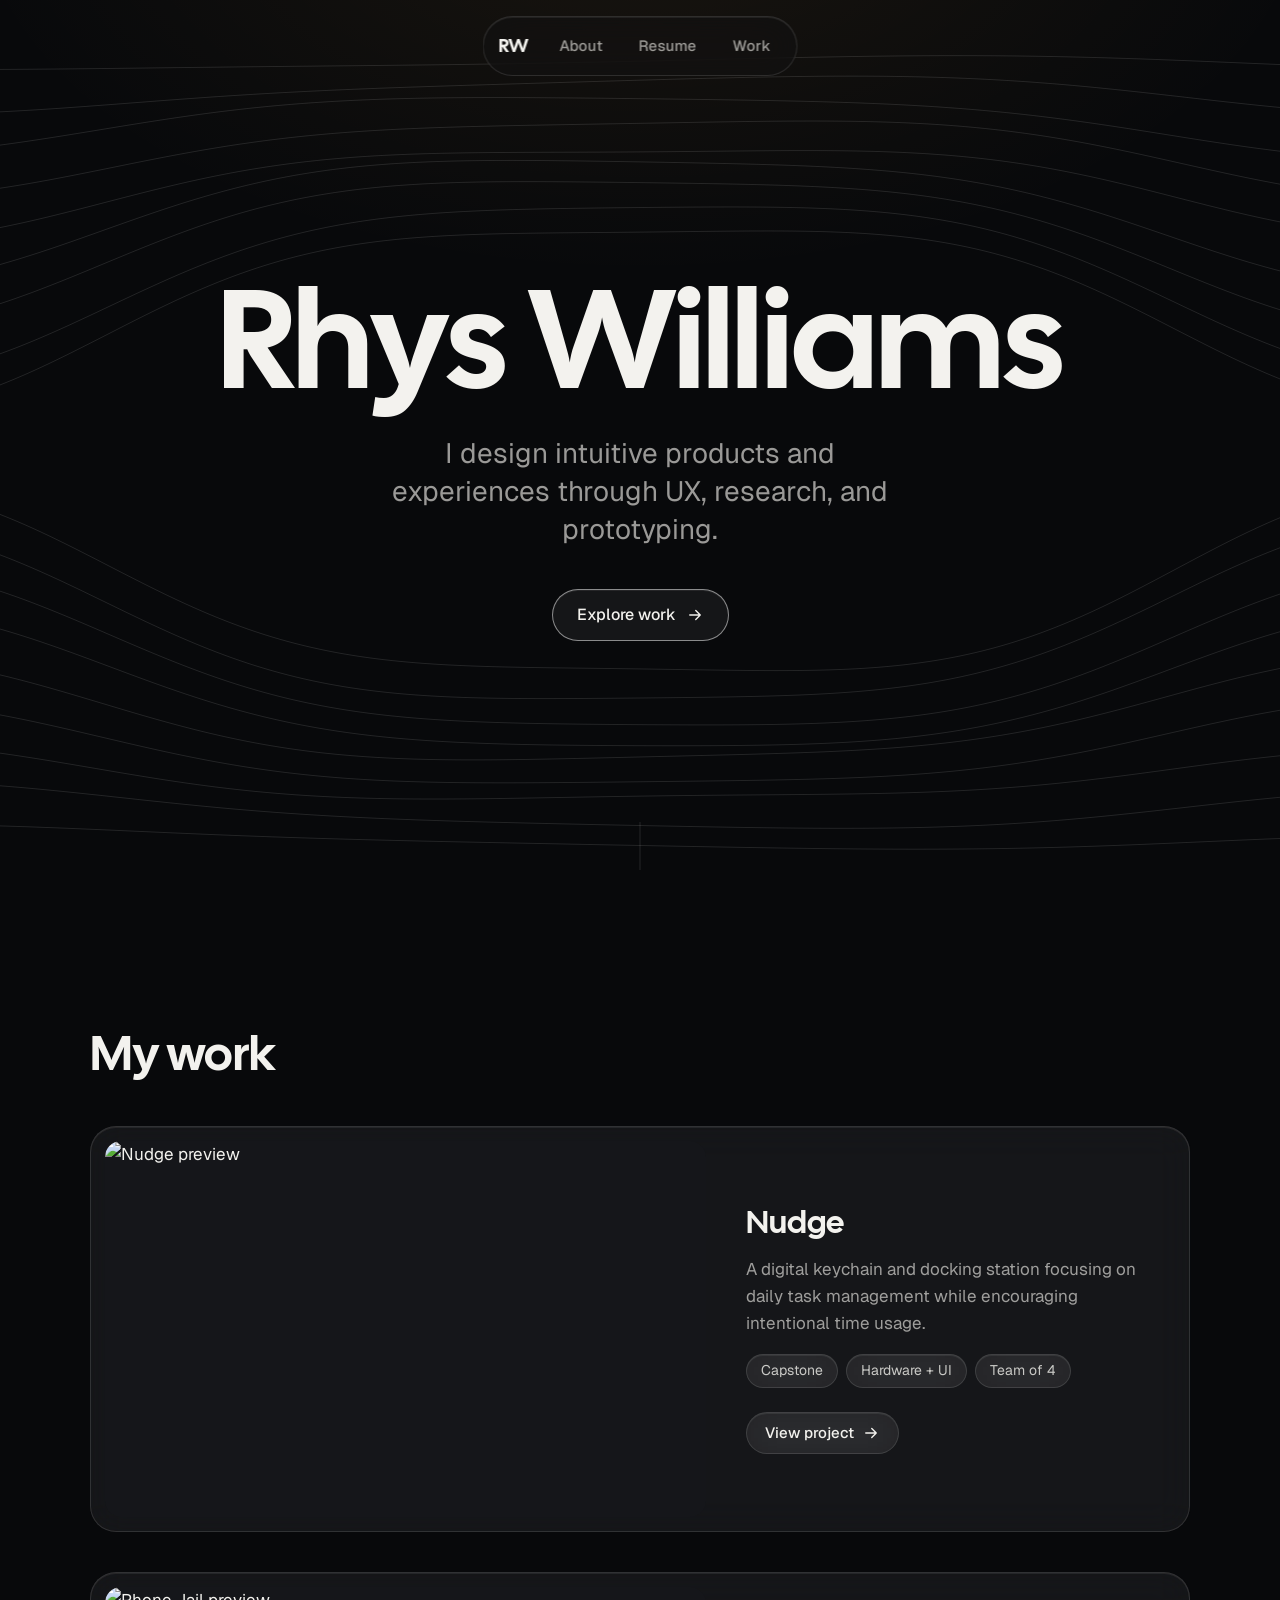
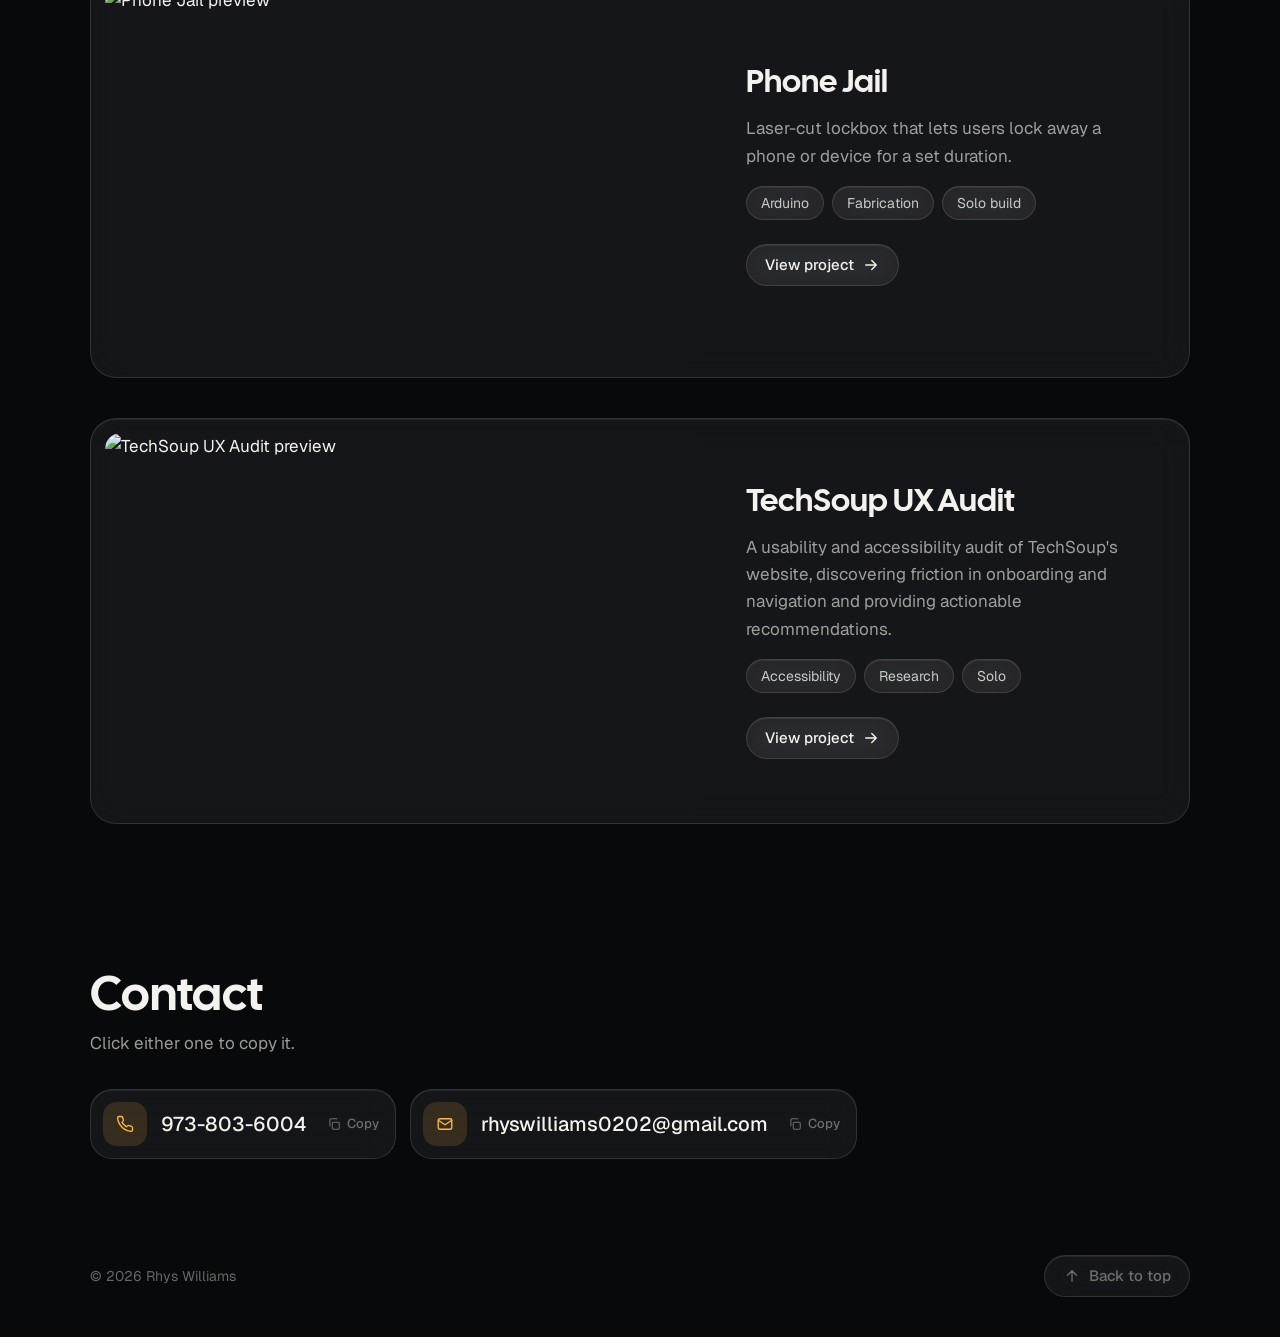
==== index.html @ bc756734 "Add files via upload" ====
<!doctype html>
<html lang="en">
<head>
<meta charset="utf-8">
<meta name="viewport" content="width=device-width, initial-scale=1">
<title>Rhys Williams</title>
<meta name="description" content="Rhys Williams. I design intuitive products and experiences through UX, research, and prototyping.">
<meta name="theme-color" content="#08090B">
<link rel="preconnect" href="https://fonts.googleapis.com">
<link rel="preconnect" href="https://fonts.gstatic.com" crossorigin>
<link href="https://fonts.googleapis.com/css2?family=Cal+Sans&family=Geist:wght@400;500;600&display=swap" rel="stylesheet">
<style>
/* =========================================================
   TOKENS  (change --accent to change the hover / string color)
   ========================================================= */
:root{
  --bg:#08090B;
  --text:#F3F2EE;
  --body-text:rgba(243,242,238,.80);
  --muted:rgba(243,242,238,.62);
  --faint:rgba(243,242,238,.40);
  --line:rgba(255,255,255,.12);
  --accent:#FFB547;
  --accent-rgb:255,181,71;
  --high:#FF7A66;
  --pad:clamp(20px,7vw,128px);
  --max:1184px;
  --ease:cubic-bezier(.22,1,.36,1);
  --spring:cubic-bezier(.34,1.56,.64,1);
  --display:'Cal Sans','Geist',system-ui,sans-serif;
  --body:'Geist',system-ui,-apple-system,'Segoe UI',Roboto,sans-serif;
}
*{box-sizing:border-box;margin:0;padding:0}
html{scroll-behavior:smooth;-webkit-text-size-adjust:100%}
body{
  background:
    radial-gradient(1100px 620px at 50% -12%, rgba(var(--accent-rgb),.07), transparent 62%),
    var(--bg);
  background-attachment:fixed;
  color:var(--text);font-family:var(--body);font-size:17px;line-height:1.6;
  -webkit-font-smoothing:antialiased;overflow-x:hidden;min-height:100vh;
}
img{display:block;max-width:100%}
a{color:inherit;text-decoration:none}
button{font:inherit;color:inherit;background:none;border:0;cursor:pointer;text-align:inherit}
ul,ol{list-style:none}
::selection{background:rgba(var(--accent-rgb),.35)}
:focus-visible{outline:2px solid var(--accent);outline-offset:3px;border-radius:10px}
.ico{width:18px;height:18px;flex:none}

/* =========================================================
   FROSTED GLASS  (applied to every button + interactive part)
   ========================================================= */
.glass{
  position:relative;isolation:isolate;
  background:rgba(255,255,255,.055);
  border:1px solid rgba(255,255,255,.12);
  -webkit-backdrop-filter:blur(18px) saturate(150%);
  backdrop-filter:blur(18px) saturate(150%);
  box-shadow:inset 0 1px 0 rgba(255,255,255,.07);
  transition:background .3s, border-color .3s, transform .45s var(--spring), color .25s, box-shadow .3s;
}
/* light that follows the mouse across glass */
.glass::before{
  content:"";position:absolute;inset:0;border-radius:inherit;z-index:-1;pointer-events:none;
  background:radial-gradient(240px circle at var(--mx,50%) var(--my,50%), rgba(255,255,255,.13), transparent 62%);
  opacity:0;transition:opacity .35s;
}
.glass:hover::before{opacity:1}
.glass:hover{border-color:rgba(255,255,255,.24)}

/* =========================================================
   NAV
   ========================================================= */
.nav{
  position:fixed;top:16px;left:50%;transform:translateX(-50%);z-index:50;
  height:60px;border-radius:30px;display:flex;align-items:center;gap:2px;padding:0 8px;
  background:rgba(18,19,22,.45);
}
.nav:hover{transform:translateX(-50%)}
.nav-logo{font-family:var(--display);font-size:19px;letter-spacing:.01em;width:44px;height:44px;border-radius:22px;display:grid;place-items:center;margin-right:4px;transition:color .25s, background .25s}
.nav-logo:hover{color:var(--accent);background:rgba(255,255,255,.08)}
.nav-links{position:relative;display:flex}
.nav-link{position:relative;z-index:1;height:44px;padding:0 18px;border-radius:22px;display:flex;align-items:center;font-size:15px;font-weight:500;color:var(--muted);transition:color .25s}
.nav-link:hover,.nav-link.is-active{color:var(--text)}
.nav-ind{position:absolute;top:0;left:0;height:44px;width:0;border-radius:22px;background:rgba(255,255,255,.1);border:1px solid rgba(255,255,255,.14);opacity:0;pointer-events:none;
  transition:transform .5s var(--spring), width .5s var(--spring), opacity .25s}
.nav-progress{position:absolute;left:26px;right:26px;bottom:4px;height:2px;border-radius:2px;background:var(--accent);transform-origin:left;transform:scaleX(var(--p,0));opacity:var(--po,0);transition:opacity .3s}

/* =========================================================
   BUTTONS
   ========================================================= */
.btn{display:inline-flex;align-items:center;gap:10px;height:52px;padding:0 24px;border-radius:26px;font-size:16px;font-weight:500;white-space:nowrap}
.btn:hover{background:rgba(255,255,255,.1)}
.btn:active{transform:scale(.97)}
.btn-sm{height:42px;padding:0 18px;font-size:15px;border-radius:21px;gap:8px}
.btn-solid{border-color:rgba(255,255,255,.5)}
.btn-solid:hover,.next:hover .btn-solid{background:var(--text);color:#0A0A0B;border-color:var(--text)}
.ico-arrow{transition:transform .45s var(--spring)}
.btn:hover .ico-arrow,.card:hover .ico-arrow,.next:hover .ico-arrow{transform:translateX(4px)}
.ico-back{transition:transform .45s var(--spring)}
.btn:hover .ico-back{transform:translateX(-4px)}
.btn-row{display:flex;flex-wrap:wrap;gap:12px}

.chips{display:flex;flex-wrap:wrap;gap:8px}
.chip{display:inline-flex;align-items:center;gap:8px;height:34px;padding:0 14px;border-radius:17px;font-size:14px;color:var(--body-text)}
.chip:hover{transform:translateY(-2px);color:var(--text)}
.chip .dot{width:7px;height:7px;border-radius:50%;background:var(--accent)}
.chip.high .dot{background:var(--high)}

/* =========================================================
   LAYOUT
   ========================================================= */
#app.enter{animation:enter .6s var(--ease)}
@keyframes enter{from{opacity:0;transform:translateY(14px)}to{opacity:1;transform:none}}
.wrap{width:100%;max-width:calc(var(--max) + var(--pad) * 2);margin:0 auto;padding:0 var(--pad)}
.section{padding-top:128px}
.h2{font-family:var(--display);font-weight:400;font-size:clamp(36px,4.4vw,48px);line-height:1.05}
#projects,#contact{scroll-margin-top:100px}
.page-top{padding-top:148px}
.page-title{font-family:var(--display);font-weight:400;font-size:clamp(56px,8vw,96px);line-height:.95;outline:none}

/* =========================================================
   HERO
   ========================================================= */
.hero{position:relative;min-height:100vh;min-height:100svh;display:grid;place-items:center;text-align:center;padding:120px var(--pad) 110px;overflow:hidden}
.hero canvas{position:absolute;inset:0;width:100%;height:100%;pointer-events:none}
.hero-inner{position:relative;z-index:1;display:flex;flex-direction:column;align-items:center}
.name{font-family:var(--display);font-weight:400;font-size:clamp(46px,11vw,140px);line-height:1;letter-spacing:-.005em;outline:none;cursor:default;user-select:none;-webkit-user-select:none}
.name .w{display:inline-block;white-space:nowrap}
.name .ch{
  display:inline-block;will-change:transform;
  transform:translateY(calc(var(--f,0) * -.1em)) scale(calc(1 + var(--f,0) * .2));
  color:var(--text);
  color:color-mix(in oklab, var(--accent) calc(var(--f,0) * 100%), var(--text));
  transition:transform .55s var(--spring), color .35s ease;
}
.name .ci{display:inline-block;animation:rise .9s var(--ease) both;animation-delay:calc(var(--i) * 45ms + 250ms)}
.name .ci.ready{animation:none}
.name .ci.ready.pop{animation:pop .65s var(--spring)}
@keyframes rise{from{opacity:0;transform:translateY(.4em)}to{opacity:1;transform:none}}
@keyframes pop{0%{transform:none}35%{transform:scale(1.24) translateY(-.07em)}70%{transform:scale(.96)}100%{transform:none}}
.hero-sub{margin-top:26px;max-width:28ch;font-size:clamp(19px,2.3vw,28px);line-height:1.35;color:var(--muted);animation:rise .9s var(--ease) both .85s}
.hero-cta{margin-top:40px;animation:rise .9s var(--ease) both 1s}
.scroll-cue{position:absolute;left:50%;bottom:30px;width:1px;height:48px;transform:translateX(-50%);background:rgba(255,255,255,.12);overflow:hidden}
.scroll-cue span{position:absolute;left:0;top:-40%;width:1px;height:40%;background:var(--text);animation:cue 2.4s var(--ease) infinite 1.6s}
@keyframes cue{to{top:100%}}

/* =========================================================
   WORK CARDS
   ========================================================= */
.work-list{display:grid;gap:40px;margin-top:48px}
.card{display:grid;grid-template-columns:minmax(0,7fr) minmax(0,5fr);gap:40px;align-items:center;padding:14px;border-radius:26px}
.card:hover{transform:translateY(-4px);background:rgba(255,255,255,.075)}
.card-media{border-radius:16px;overflow:hidden;aspect-ratio:16/10;background:#15161A}
.card-media img{width:100%;height:100%;object-fit:cover;transition:transform 1s var(--ease)}
.card:hover .card-media img{transform:scale(1.045)}
.card-body{display:flex;flex-direction:column;align-items:flex-start;gap:16px;padding-right:24px}
.card-title{font-family:var(--display);font-weight:400;font-size:clamp(26px,2.6vw,32px);line-height:1.1;transition:color .3s}
.card:hover .card-title{color:var(--accent)}
.card-desc{color:var(--muted);max-width:42ch}
.card-cta{margin-top:8px}

/* =========================================================
   CONTACT + FOOTER
   ========================================================= */
.contact{padding-top:144px}
.contact-note{margin-top:12px;color:var(--muted)}
.contact-row{display:flex;flex-wrap:wrap;gap:14px;margin-top:32px}
.copy{display:flex;align-items:center;gap:14px;padding:12px 16px 12px 12px;border-radius:22px;font-size:clamp(16px,2vw,20px);font-weight:500;max-width:100%}
.copy:hover{transform:translateY(-3px);background:rgba(255,255,255,.09)}
.copy:active{transform:scale(.98)}
.copy-ico{width:44px;height:44px;border-radius:14px;display:grid;place-items:center;background:rgba(var(--accent-rgb),.14);color:var(--accent);flex:none;transition:transform .45s var(--spring)}
.copy:hover .copy-ico{transform:rotate(-8deg) scale(1.06)}
.copy-val{overflow-wrap:anywhere}
.copy-hint{display:inline-flex;align-items:center;gap:6px;font-size:13px;color:var(--faint);margin-left:6px;transition:color .25s}
.copy-hint .ico{width:14px;height:14px}
.copy:hover .copy-hint{color:var(--text)}
.copy.copied .copy-hint{color:var(--accent)}
.foot{display:flex;justify-content:space-between;align-items:center;gap:16px;padding-top:96px;padding-bottom:40px;color:var(--faint);font-size:14px}

/* =========================================================
   PROJECT PAGE
   ========================================================= */
.proj-head{padding-top:140px}
.proj-title{margin-top:40px;font-family:var(--display);font-weight:400;font-size:clamp(50px,7.5vw,104px);line-height:.95;outline:none}
.proj-sub{margin-top:20px;max-width:44ch;font-size:clamp(18px,2vw,23px);line-height:1.4;color:var(--muted)}
.meta{display:grid;grid-template-columns:repeat(4,minmax(0,1fr));gap:24px;margin-top:48px;padding-top:24px;border-top:1px solid var(--line)}
.meta dt{font-size:14px;color:var(--faint);margin-bottom:6px}
.meta dd{font-size:16px;line-height:1.45}
.cover{margin-top:48px}

.sec{display:grid;grid-template-columns:repeat(12,minmax(0,1fr));column-gap:24px;row-gap:26px;padding-top:120px}
.sec > .sec-title{grid-column:1 / 5;grid-row:1;font-family:var(--display);font-weight:400;font-size:clamp(28px,3vw,38px);line-height:1.1;padding-right:24px}
.sec > .t{grid-column:5 / 13}
.sec > .f{grid-column:1 / 13;margin:18px 0}
.sub{font-family:var(--display);font-weight:400;font-size:22px;line-height:1.25;margin-top:18px}
.sec > .sub:first-of-type{margin-top:0}

.bul{display:grid;gap:14px;max-width:62ch}
.bul li{position:relative;padding-left:28px;color:var(--body-text);transition:color .25s}
.bul li::before{content:"";position:absolute;left:3px;top:.8em;width:10px;height:2px;border-radius:2px;background:var(--accent);transition:width .35s var(--spring)}
.bul li:hover{color:var(--text)}
.bul li:hover::before{width:16px}

.callout{padding:22px 24px;border-radius:18px;max-width:62ch}
.callout:hover{transform:translateY(-2px)}
.callout .lbl{font-size:14px;font-weight:500;color:var(--accent);margin-bottom:6px}
.callout p{color:var(--body-text)}

.finding-head{display:flex;flex-direction:column;gap:12px;margin-top:30px}
.finding-head .sub{margin-top:0}

.fig{margin:0}
.frame{display:block;width:100%;border-radius:18px;overflow:hidden;background:#121317;border:1px solid var(--line);cursor:zoom-in;transition:border-color .3s, transform .6s var(--ease)}
.frame img{width:100%;height:auto;transition:transform 1s var(--ease)}
.frame:hover{border-color:rgba(255,255,255,.26)}
.frame:hover img{transform:scale(1.02)}
.fig figcaption{margin-top:12px;font-size:14px;line-height:1.5;color:var(--faint);max-width:70ch}
.fig figcaption strong{display:block;font-weight:500;font-size:16px;color:var(--text);margin-bottom:2px}
.ph{aspect-ratio:16/9;border-radius:18px;border-style:dashed;display:flex;flex-direction:column;align-items:center;justify-content:center;gap:10px;color:var(--faint);font-size:14px}
.ph .ico{width:28px;height:28px}
.gallery{display:grid;grid-template-columns:repeat(3,minmax(0,1fr));gap:24px}
.gallery .ph{aspect-ratio:4/3}

.steps{display:grid;grid-template-columns:repeat(6,minmax(0,1fr));gap:12px}
.step{display:flex;flex-direction:column;justify-content:space-between;gap:24px;min-height:140px;padding:18px;border-radius:18px;font-size:15px;line-height:1.4;color:var(--body-text)}
.step:hover{transform:translateY(-4px);color:var(--text)}
.step .n{font-family:var(--display);font-size:30px;line-height:1;color:var(--faint);transition:color .3s}
.step:hover .n{color:var(--accent)}

.tiles{display:grid;grid-template-columns:repeat(3,minmax(0,1fr));gap:14px}
.tile{padding:22px;border-radius:18px}
.tile:hover{transform:translateY(-4px)}
.tile h3{font-family:var(--display);font-weight:400;font-size:20px;line-height:1.2;margin-bottom:8px;transition:color .3s}
.tile:hover h3{color:var(--accent)}
.tile p{font-size:15px;line-height:1.5;color:var(--muted)}

.persona{display:grid;grid-template-columns:auto 1fr;gap:18px;padding:24px;border-radius:22px;max-width:62ch}
.persona:hover{transform:translateY(-3px)}
.avatar{width:56px;height:56px;border-radius:50%;display:grid;place-items:center;background:rgba(var(--accent-rgb),.15);color:var(--accent);font-family:var(--display);font-size:20px}
.persona h3{font-family:var(--display);font-weight:400;font-size:22px;line-height:1.2}
.persona p{margin-top:6px;color:var(--body-text);font-size:16px}
.persona .chips{margin-top:14px}

.next-wrap{padding-top:140px}
.next{display:grid;grid-template-columns:minmax(0,5fr) minmax(0,7fr);gap:32px;align-items:center;padding:14px 14px 14px 40px;border-radius:28px}
.next:hover{transform:translateY(-4px);background:rgba(255,255,255,.075)}
.next-kicker{font-size:14px;color:var(--faint)}
.next-title{font-family:var(--display);font-weight:400;font-size:clamp(34px,4vw,52px);line-height:1.02;margin-top:8px;transition:color .3s}
.next:hover .next-title{color:var(--accent)}
.next-text p{margin-top:12px;color:var(--muted);max-width:40ch}
.next-text .btn{margin-top:28px}
.next-media{border-radius:18px;overflow:hidden;aspect-ratio:16/10;background:#15161A}
.next-media img{width:100%;height:100%;object-fit:cover;transition:transform 1s var(--ease)}
.next:hover .next-media img{transform:scale(1.045)}
.back-all{display:flex;justify-content:center;margin-top:24px}

/* =========================================================
   ABOUT + RESUME
   ========================================================= */
.about-grid{display:grid;grid-template-columns:minmax(0,5fr) minmax(0,7fr);gap:56px;align-items:start;margin-top:56px}
.about-grid .frame{aspect-ratio:3/4}
.about-grid .frame img{height:100%;object-fit:cover}
.about-text p{color:var(--body-text);max-width:60ch}
.about-text p + p{margin-top:22px}
.about-text .lead{font-size:clamp(19px,1.8vw,22px);line-height:1.5;color:var(--text)}
.about-text .btn-row{margin-top:40px}
.about-photos{display:grid;grid-template-columns:repeat(2,minmax(0,1fr));gap:24px;margin-top:24px}
.about-photos .frame{aspect-ratio:4/3}
.about-photos .frame img{height:100%;object-fit:cover}

.resume-head{display:flex;flex-wrap:wrap;justify-content:space-between;align-items:flex-end;gap:24px}
.resume-frame{margin-top:40px;border-radius:22px;overflow:hidden;height:min(1100px,calc(100vh - 120px));min-height:520px}
.resume-frame object,.resume-frame iframe{width:100%;height:100%;border:0;display:block;background:#fff}
.resume-empty{height:100%;display:flex;flex-direction:column;align-items:center;justify-content:center;gap:18px;text-align:center;padding:32px;color:var(--muted)}

/* =========================================================
   TOAST, CURSOR LABEL, LIGHTBOX
   ========================================================= */
.toast{position:fixed;left:50%;bottom:28px;z-index:60;display:flex;align-items:center;gap:10px;padding:12px 18px 12px 14px;border-radius:24px;font-size:15px;font-weight:500;
  background:rgba(22,23,26,.6);opacity:0;transform:translate(-50%,24px) scale(.96);pointer-events:none}
.toast.show{opacity:1;transform:translate(-50%,0) scale(1)}
.toast .ico{color:var(--accent)}

.cchip{position:fixed;left:0;top:0;z-index:90;pointer-events:none}
.cchip-in{display:block;padding:9px 16px;border-radius:20px;font-size:13px;font-weight:500;white-space:nowrap;
  background:rgba(20,21,24,.5);border:1px solid rgba(255,255,255,.2);-webkit-backdrop-filter:blur(14px);backdrop-filter:blur(14px);
  transform:translate(14px,14px) scale(.4);opacity:0;transition:opacity .2s, transform .4s var(--spring)}
.cchip.on .cchip-in{opacity:1;transform:translate(14px,14px) scale(1)}

.lb{position:fixed;inset:0;z-index:80;display:grid;place-items:center;padding:5vh 4vw;background:rgba(5,6,8,.74);
  -webkit-backdrop-filter:blur(16px);backdrop-filter:blur(16px);opacity:0;pointer-events:none;transition:opacity .3s}
.lb.open{opacity:1;pointer-events:auto}
.lb img{max-width:100%;max-height:88vh;border-radius:14px;transform:scale(.95);transition:transform .5s var(--spring);cursor:zoom-out}
.lb.open img{transform:none}
.lb-close{position:absolute;top:20px;right:20px;width:48px;height:48px;border-radius:24px;display:grid;place-items:center}
.lb-close:hover{transform:rotate(90deg)}

/* =========================================================
   RESPONSIVE
   ========================================================= */
@media (max-width:980px){
  .steps{grid-template-columns:repeat(3,minmax(0,1fr))}
}
@media (max-width:900px){
  .card{grid-template-columns:1fr;gap:20px}
  .card-body{padding:0 10px 12px}
  .sec{padding-top:88px}
  .sec > *{grid-column:1 / -1 !important}
  .sec > .sec-title{grid-row:auto}
  .meta{grid-template-columns:repeat(2,minmax(0,1fr))}
  .gallery{grid-template-columns:1fr}
  .tiles{grid-template-columns:repeat(2,minmax(0,1fr))}
  .next{grid-template-columns:1fr;padding:14px}
  .next-text{padding:12px 12px 4px;order:2}
  .about-grid{grid-template-columns:1fr;gap:36px}
  .about-grid .frame{max-width:460px}
}
@media (max-width:560px){
  body{font-size:16px}
  .nav{top:12px;height:56px;padding:0 6px}
  .nav-link{padding:0 13px;font-size:14px}
  .tiles{grid-template-columns:1fr}
  .steps{grid-template-columns:repeat(2,minmax(0,1fr))}
  .about-photos{grid-template-columns:1fr}
  .copy-hint span{display:none}
  .foot{flex-direction:column-reverse;align-items:flex-start}
}
@media (prefers-reduced-motion:reduce){
  *,*::before,*::after{animation-duration:.01ms !important;animation-iteration-count:1 !important;transition-duration:.01ms !important;scroll-behavior:auto !important}
  .name .ch{transform:none !important}
  .scroll-cue{display:none}
}
</style>
</head>
<body>

<nav class="nav glass" aria-label="Main">
  <a class="nav-logo" href="#/" aria-label="Home">RW</a>
  <div class="nav-links">
    <span class="nav-ind" aria-hidden="true"></span>
    <a class="nav-link" href="#/about" data-nav="about">About</a>
    <a class="nav-link" href="#/resume" data-nav="resume">Resume</a>
    <a class="nav-link" href="#/work" data-nav="work">Work</a>
  </div>
  <span class="nav-progress" aria-hidden="true"></span>
</nav>

<main id="app"></main>

<div class="toast glass" role="status" aria-live="polite"></div>
<div class="cchip" aria-hidden="true"><span class="cchip-in"></span></div>
<div class="lb" role="dialog" aria-modal="true" aria-label="Image preview">
  <button class="lb-close glass" aria-label="Close image"></button>
  <img alt="">
</div>

<script>
/* =========================================================
   EDIT YOUR CONTENT HERE
   Everything on the site comes from these objects.
   To add an image to an empty slot, paste its URL into src: "".
   ========================================================= */
const CONTACT = {
  phone: "973-803-6004",
  email: "rhyswilliams0202@gmail.com"
};

const RESUME_URL = "resume.pdf"; // put resume.pdf in the same folder as this file

const IMG = "https://framerusercontent.com/images/";

const ABOUT = {
  paragraphs: [
    "I am a Creative Technology and Design graduate from CU Boulder’s College of Engineering, a multidisciplinary program that combines programming, creative problem-solving, and human-centered design. I have also earned a minor in Data Science and a User Experience certificate, allowing me to create intuitive interfaces backed by data-driven insights.",
    "I am a passionate musician who plays guitar, bass, and piano, and performed in a college band. I also create original music with Logic Pro. Outside of music, I enjoy skiing, hiking, and spending time in nature. When I'm indoors, you'll usually find me immersed in the world of entertainment and media. I'm excited by the opportunity to contribute to an industry that has inspired and influenced me throughout my life."
  ],
  portrait: IMG + "ru203At6ewJU4yygmnEyh0JmSQ.jpeg?scale-down-to=1600",
  photos: [
    IMG + "xcDT7xwAkRwmR4F71ReknJWGhLM.jpeg?scale-down-to=2048",
    IMG + "NoUMVw4agrIIsrtKIhrTMbGdZR0.jpg?scale-down-to=2048"
  ]
};

const B = {
  bullets: (...items) => ({ type: "bullets", items }),
  sub: text => ({ type: "sub", text }),
  callout: (label, text) => ({ type: "callout", label, text }),
  chips: (...items) => ({ type: "chips", items }),
  image: (src, caption) => ({ type: "image", src, caption }),
  gallery: items => ({ type: "gallery", items }),
  steps: (...items) => ({ type: "steps", items }),
  tiles: items => ({ type: "tiles", items }),
  persona: p => ({ type: "persona", ...p }),
  finding: f => ({ type: "finding", ...f })
};

const PROJECTS = [
  {
    id: "nudge",
    title: "Nudge",
    card: "A digital keychain and docking station focusing on daily task management while encouraging intentional time usage.",
    tags: ["Capstone", "Hardware + UI", "Team of 4"],
    subtitle: "A retro-style keychain and docking station built to help you start tasks and stay grounded.",
    cover: IMG + "kaFW2mczKlk4uU44MVM2RJY90qs.png",
    meta: [["Role", "UX, UI, prototyping, branding"], ["Tools", "Figma, SquareLine Studio, Illustrator"], ["Team", "Four-person product team"], ["Focus", "Task initiation and grounded routines"]],
    sections: [
      { title: "The problem", blocks: [
        B.bullets(
          "A lot of us grab our phones for things that have nothing to do with the phone: reminders, timers, a quick note.",
          "We wanted a physical alternative. Something you set once and carry with you, with no app to open.",
          "We designed it with ADHD and other forms of neurodivergence in mind, where even a short task list can be hard to start.",
          "It started as a smartwatch that also tracked health vitals. After feedback from outside experts, we cut it down to just task structure and focus."
        )
      ]},
      { title: "The journey", blocks: [
        B.sub("Figma, testing, and the first signals"),
        B.bullets(
          "Designed the first screens in Figma. Swapped an old vertical menu for a horizontal nav bar and added a daily intention field to the home screen.",
          "Ran 3 usability tests with people I know who have ADHD or another form of neurodivergence.",
          "Walked each person through the home screen, task list, Pomodoro timer, and breathing exercise one at a time.",
          "Everyone picked up the navigation within a minute or two.",
          "The big takeaway: people wanted more control over the look. Lighter colors, different fonts, a way to make it feel like theirs. That shaped almost everything after."
        ),
        B.image("", "Early prototype screens and the first usability testing loop."),
        B.sub("Moving from mockup to hardware"),
        B.bullets(
          "Rebuilt the interface in SquareLine Studio, which is what actually runs on the ESP32-S3 inside the keychain.",
          "SquareLine works nothing like Figma. A lot of this phase was just getting files to open without crashing.",
          "One bug kept coming back: fonts that were never switched on in the board's config file. It was a one-line fix once I found it.",
          "Next I built the docking station screens: the start-up prompt, daily intention picker, and task list.",
          "Worked side by side in SquareLine with our frontend teammate, using shared naming conventions so we wouldn't overwrite each other."
        ),
        B.callout("Moment", "Getting one test screen to light up on the real hardware, after an email, a SquareLine edit, and a full export and upload, was a really satisfying moment."),
        B.image("", "A test screen lighting up on the physical device after export and upload."),
        B.sub("Testing on the real device"),
        B.bullets(
          "Once the physical buttons worked, I ran a second round of testing on the actual device instead of a Figma click-through.",
          "Wrote a full script and question set so answers could be compared across interviews.",
          "Interviewed 4 more people on the working hardware.",
          "The navigation held up. The visuals didn't. People said it looked like a generic modern gadget: colors that didn't feel intentional, text that was hard to read at a glance, too close to a phone app."
        ),
        B.image("", "Interface references before the second structured hardware test."),
        B.sub("A full retro pivot"),
        B.bullets(
          "Instead of tweaking the old look, we rebranded: a pixelated retro typeface, a new color palette, and every screen redesigned on both the keychain and the dock.",
          "Around the same time, the enclosure got too big to wear on a wrist, so we moved from a watch to something that clips onto a keychain or backpack.",
          "Closer to a Tamagotchi than a smartwatch."
        ),
        B.callout("Key decision", "The second round of testing said the interface still felt generic. We rebuilt the visual identity around a retro pixel look and changed the hardware from a watch to a keychain."),
        B.image("", "The retro direction pulled together the hardware shift and the interface identity.")
      ]},
      { title: "The final product", blocks: [
        B.bullets(
          "Docking station: set a daily intention, plan 3 tasks, jot quick notes, and see your progress.",
          "Keychain: check your intention, get reminders for your 3 tasks, run a Pomodoro timer, and do a guided breathing exercise.",
          "Both share the same retro pixel look.",
          "Both are made to be checked in a few seconds, not scrolled through."
        ),
        B.gallery([
          { src: "", title: "Docking station", caption: "Planning the day before leaving the desk." },
          { src: "", title: "Docked keychain", caption: "The two parts of the system reconnecting." },
          { src: "", title: "Retro identity", caption: "A pixelated interface language that feels specific to Nudge." }
        ])
      ]},
      { title: "Reflection", blocks: [
        B.bullets(
          "A lot of the design came from limits we didn't choose: a board that wouldn't compile, a case that got too bulky, feedback that pointed in different directions.",
          "Worked across Figma, SquareLine Studio, and Illustrator while dealing with real hardware constraints.",
          "The retro pivot is the part I'm proudest of. It came from watching people use an early version and being willing to start over on what wasn't working instead of defending it."
        )
      ]}
    ]
  },
  {
    id: "phonejail",
    title: "Phone Jail",
    card: "Laser-cut lockbox that lets users lock away a phone or device for a set duration.",
    tags: ["Arduino", "Fabrication", "Solo build"],
    subtitle: "A physical lockbox that locks your phone away for a set amount of time.",
    cover: IMG + "iXFmVlq5HVtAXlE4weNfloqzVic.jpeg?scale-down-to=2048",
    meta: [["Role", "UX, product design, 3D modeling"], ["Tools", "Arduino, laser cutting, Onshape"], ["Focus", "Avoiding distractions"]],
    sections: [
      { title: "Summary", blocks: [
        B.bullets(
          "A box that locks your phone away for however long you set.",
          "Put the phone in, type a time on the keypad, and it stays locked until the countdown ends.",
          "Runs on an Arduino with a keypad, an LCD screen, and a servo that works the lock."
        )
      ]},
      { title: "Problem", blocks: [
        B.bullets(
          "Phones are built to keep you checking them: notifications, feeds, algorithms.",
          "Screen time apps try to help, but they're easy to get around.",
          "I wanted something physical that takes the temptation away completely, while still letting you use your phone on purpose when you need it."
        )
      ]},
      { title: "The journey", blocks: [
        B.sub("Concept"),
        B.bullets("The whole idea is that the box enforces focus by physically locking the phone inside. Here's how a session works:"),
        B.steps(
          "Put your phone in the box",
          "Set a timer on the keypad",
          "The servo locks the door",
          "The LCD counts down the time left",
          "LEDs show it's locked",
          "Timer ends, the lock releases"
        ),
        B.sub("Design and planning"),
        B.bullets(
          "Measured every part before designing the box: Arduino, LCD, 4×4 keypad, servo lock, LEDs, and buzzer.",
          "The measurements had to be exact or the keypad and screen wouldn't fit."
        ),
        B.image("", "Enclosure planning and measurements."),
        B.sub("Prototyping"),
        B.bullets(
          "Built the whole circuit on a breadboard before putting anything in the box.",
          "Wired the keypad and LCD to the Arduino.",
          "Wrote the timer logic.",
          "Tested the servo locking and unlocking.",
          "Added the LEDs and buzzer."
        ),
        B.image("", "Breadboard prototype."),
        B.sub("Fabrication and assembly"),
        B.bullets(
          "Laser-cut wood panels for the box.",
          "3D printed a latch that connects to the servo.",
          "Acrylic top so you can still see your phone inside.",
          "Hinges for the door.",
          "Soldered the electronics onto a protoboard and mounted it inside the door."
        ),
        B.image("", "Fabrication and assembly.")
      ]},
      { title: "The final product", blocks: [
        B.bullets(
          "Keypad to set the timer",
          "LCD countdown",
          "Servo-controlled lock",
          "LEDs that show lock status",
          "Buzzer when time's up",
          "Emergency unlock"
        ),
        B.image("", "The finished Phone Jail.")
      ]},
      { title: "Reflection", blocks: [
        B.bullets(
          "Got a lot better at hardware prototyping, embedded programming, and building a physical product.",
          "The wiring took up way more room than I planned. Next time I'd make the box smaller and design around the circuitry from the start.",
          "I'd also add a rechargeable battery so it's actually practical day to day."
        )
      ]}
    ]
  },
  {
    id: "techsoup",
    title: "TechSoup UX Audit",
    card: "A usability and accessibility audit of TechSoup's website, discovering friction in onboarding and navigation and providing actionable recommendations.",
    tags: ["Accessibility", "Research", "Solo"],
    subtitle: "A usability and accessibility audit of TechSoup’s website, surfacing friction in onboarding and navigation with actionable recommendations.",
    cover: IMG + "BFAVSWQZQtxrMtc9xDjshDmZA.png",
    meta: [["Role", "Independent UX auditor"], ["Methods", "Heuristic, accessibility & IA evaluation"], ["Course", "UX Design 2, CU Boulder"], ["Timeline", "Spring 2026"]],
    sections: [
      { title: "Context", blocks: [
        B.bullets(
          "TechSoup gives nonprofits discounted and donated tech, but new visitors often don't know where to start.",
          "I audited the main flow: finding a service and signing up.",
          "Covered usability, accessibility, content, and information architecture.",
          "Two things stood out: accessibility problems that block people completely, and friction in a new visitor's first few minutes."
        )
      ]},
      { title: "Approach", blocks: [
        B.chips("Heuristic evaluation", "WCAG accessibility audit", "Content & visual review", "Persona-driven walkthrough", "Open card sort"),
        B.bullets(
          "I walked through the site as TechSoup's core visitor: someone new to nonprofit work, on a tight budget, who needs the right tech fast.",
          "That made the early journey the priority. If sign-up or the services list is confusing, people leave before they ever see what TechSoup offers."
        )
      ]},
      { title: "Research", blocks: [
        B.persona({
          initials: "JN",
          name: "John Nathanson",
          text: "24-year-old librarian in Boulder. Needs affordable tech, clear guidance, and a sign-up that doesn't slow him down before he knows what TechSoup can offer.",
          goal: "Goal: find discounts quickly",
          pain: "Pain: no clear first step"
        })
      ]},
      { title: "Where visitors actually get stuck", blocks: [
        B.bullets("Four issues mattered most, either because they block people outright or because they hit at the very start of the flow."),
        B.finding({
          title: "Buttons users can’t actually read",
          priority: "high", tag: "Accessibility",
          bullets: [
            "The main call to action, the button most first-time visitors need, is light orange text on white.",
            "It fails WCAG AA's 4.5:1 contrast minimum.",
            "For people with low vision or color blindness, the most important button on the page is the hardest one to see."
          ],
          fix: "Darken the orange, or switch to a color that passes 4.5:1. A small palette change that lets more people use the site.",
          image: { src: IMG + "BJisYwva8LHFjjGxdCk8THSQjdI.png", caption: "Orange subscribe button failing contrast requirements." }
        }),
        B.finding({
          title: "Locked out without a mouse",
          priority: "high", tag: "Accessibility",
          bullets: [
            "Two flows don't work for keyboard-only users at all.",
            "The Learn More links on the All Services page can't be reached with Tab.",
            "The homepage carousel arrows only respond to a mouse.",
            "WCAG requires every interactive element to work from a keyboard."
          ],
          fix: "Make both focusable and usable with Tab and Enter, and add arrow-key support to the carousel."
        }),
        B.finding({
          title: "Asked to commit before seeing the value",
          priority: "medium", tag: "Heuristic evaluation",
          bullets: [
            "Before a new visitor can see any services, they have to make an account, verify nonprofit status, and create a password with five requirements.",
            "People should be able to look around before they're asked to commit."
          ],
          fix: "Move verification to after someone finds the service they actually want.",
          image: { src: IMG + "XksltOC0QmP50GP3v5WrW4MF1kY.png", caption: "Join form appears before service value is clear." }
        }),
        B.finding({
          title: "Too many doors, opened all at once",
          priority: "medium", tag: "User journey",
          bullets: [
            "The services page shows a dense sidebar of categories plus a grid of Most Popular cards, with no filtering step in between.",
            "If you don't already know TechSoup's categories, that's a lot to take in before finding anything useful."
          ],
          fix: "Add a short onboarding step, three or four questions, that narrows the options before showing everything.",
          image: { src: IMG + "RRb1IqAogoQxetAWHXP4ukXNoE.png", caption: "Dense sidebar plus popular cards with no filtering step." }
        })
      ]},
      { title: "Smaller fixes", blocks: [
        B.tiles([
          { title: "One site, two nav bars", text: "Service pages are light mode, everything else is dark mode. It feels like two products stitched together." },
          { title: "Two names, one button", text: "The nav says “Join.” The homepage says “Join TechSoup.” Same action, two labels." },
          { title: "Service summaries run long", text: "Compliance filing cards use three dense paragraphs for what two sentences could say." },
          { title: "No green light on completed fields", text: "Forms flag empty fields in red but never confirm when a field is filled in correctly." },
          { title: "One audience, no side doors", text: "Homepage CTAs assume every visitor is a nonprofit. Donors and volunteers don't get their own way in." },
          { title: "No shortcuts for returning users", text: "Every visit starts from zero. No saved services or recently viewed." }
        ])
      ]},
      { title: "Information Architecture", blocks: [
        B.bullets(
          "Ran an open card sort with two participants: TechSoup's real content, no preset categories.",
          "Both mostly landed on the structure the live site already uses, which is a good sign.",
          "Products and Services read as separate categories, but it wasn't clear which one owns things like software licenses.",
          "Learning content like courses and webinars has no clear home.",
          "AI for Nonprofits didn't fit any category either participant tried."
        ),
        B.image(IMG + "EoPi14H8SFabFxcfX0rQUFuIYs.webp?scale-down-to=2048", "Open card sort sitemap. Products and Services mostly held together, while learning content and AI for Nonprofits resisted easy categorization.")
      ]},
      { title: "Reflection", blocks: [
        B.bullets(
          "TechSoup already has a clear mission and clean, trustworthy design, which is why the accessibility issues should be fixed first.",
          "The biggest friction hits early: signing up before seeing any value, then a wall of services with no clear way in.",
          "Next I'd test these fixes with real first-time nonprofit users completing a request start to finish."
        ),
        B.sub("Next steps"),
        B.bullets(
          "Bring CTA contrast and keyboard access up to WCAG AA",
          "Move membership validation later in the flow",
          "Usability-test the redesigned service-selection flow"
        )
      ]}
    ]
  }
];

/* =========================================================
   HELPERS
   ========================================================= */
const $ = (s, r = document) => r.querySelector(s);
const $$ = (s, r = document) => [...r.querySelectorAll(s)];
const esc = s => String(s ?? "").replace(/[&<>"]/g, c => ({ "&": "&amp;", "<": "&lt;", ">": "&gt;", '"': "&quot;" }[c]));
const FINE = matchMedia("(hover: hover) and (pointer: fine)").matches;
const REDUCE = matchMedia("(prefers-reduced-motion: reduce)").matches;
const clamp = (v, a, b) => Math.min(b, Math.max(a, v));

const ICONS = {
  arrowR: '<path d="M5 12h14M13 6l6 6-6 6"/>',
  arrowL: '<path d="M19 12H5M11 6l-6 6 6 6"/>',
  arrowUp: '<path d="M12 19V5M6 11l6-6 6 6"/>',
  phone: '<path d="M22 16.9v3a2 2 0 0 1-2.2 2 19.8 19.8 0 0 1-8.6-3.1 19.5 19.5 0 0 1-6-6A19.8 19.8 0 0 1 2.1 4.2 2 2 0 0 1 4.1 2h3a2 2 0 0 1 2 1.7c.1.9.4 1.8.7 2.7a2 2 0 0 1-.5 2.1L8 9.8a16 16 0 0 0 6 6l1.3-1.3a2 2 0 0 1 2.1-.4c.9.3 1.8.6 2.7.7a2 2 0 0 1 1.7 2z"/>',
  mail: '<rect x="3" y="5" width="18" height="14" rx="2"/><path d="m3 7 9 6 9-6"/>',
  check: '<path d="M20 6 9 17l-5-5"/>',
  copy: '<rect x="9" y="9" width="12" height="12" rx="2"/><path d="M5 15V5a2 2 0 0 1 2-2h10"/>',
  download: '<path d="M12 3v12M7 10l5 5 5-5M5 21h14"/>',
  external: '<path d="M14 4h6v6M20 4l-9 9M19 14v5a1 1 0 0 1-1 1H5a1 1 0 0 1-1-1V6a1 1 0 0 1 1-1h5"/>',
  image: '<rect x="3" y="4" width="18" height="16" rx="2"/><circle cx="9" cy="10" r="2"/><path d="m21 16-5-5-8 9"/>',
  close: '<path d="M6 6l12 12M18 6 6 18"/>'
};
const ic = (n, cls = "") => `<svg class="ico ${cls}" viewBox="0 0 24 24" fill="none" stroke="currentColor" stroke-width="1.8" stroke-linecap="round" stroke-linejoin="round" aria-hidden="true">${ICONS[n]}</svg>`;

/* =========================================================
   RENDERERS
   ========================================================= */
function figure(b) {
  const cap = (b.caption || b.title)
    ? `<figcaption>${b.title ? `<strong>${esc(b.title)}</strong>` : ""}${esc(b.caption)}</figcaption>` : "";
  if (!b.src) {
    return `<figure class="fig"><div class="ph glass">${ic("image")}<span>Add image here</span></div>${cap}</figure>`;
  }
  const alt = b.alt || b.title || b.caption || "";
  return `<figure class="fig"><button class="frame" data-zoom="${esc(b.src)}" data-cursor="Expand" aria-label="Expand image${alt ? ": " + esc(alt) : ""}"><img src="${esc(b.src)}" alt="${esc(alt)}" loading="lazy"></button>${cap}</figure>`;
}

const bulletList = (items, cls = "t") => `<ul class="bul ${cls}">${items.map(i => `<li>${esc(i)}</li>`).join("")}</ul>`;

function renderBlock(b) {
  switch (b.type) {
    case "bullets": return bulletList(b.items);
    case "sub": return `<h3 class="sub t">${esc(b.text)}</h3>`;
    case "callout": return `<div class="callout glass t"><div class="lbl">${esc(b.label)}</div><p>${esc(b.text)}</p></div>`;
    case "chips": return `<div class="chips t">${b.items.map(i => `<span class="chip glass">${esc(i)}</span>`).join("")}</div>`;
    case "image": return `<div class="f">${figure(b)}</div>`;
    case "gallery": return `<div class="gallery f">${b.items.map(figure).join("")}</div>`;
    case "steps": return `<ol class="steps f">${b.items.map((s, i) => `<li class="step glass"><span class="n">${i + 1}</span><span>${esc(s)}</span></li>`).join("")}</ol>`;
    case "tiles": return `<div class="tiles f">${b.items.map(t => `<div class="tile glass"><h3>${esc(t.title)}</h3><p>${esc(t.text)}</p></div>`).join("")}</div>`;
    case "persona": return `
      <div class="persona glass t">
        <div class="avatar" aria-hidden="true">${esc(b.initials)}</div>
        <div>
          <h3>${esc(b.name)}</h3>
          <p>${esc(b.text)}</p>
          <div class="chips"><span class="chip glass">${esc(b.goal)}</span><span class="chip glass">${esc(b.pain)}</span></div>
        </div>
      </div>`;
    case "finding": return `
      <div class="finding-head t">
        <h3 class="sub">${esc(b.title)}</h3>
        <div class="chips">
          <span class="chip glass ${b.priority}"><i class="dot" aria-hidden="true"></i>${b.priority === "high" ? "High priority" : "Medium priority"}</span>
          <span class="chip glass">${esc(b.tag)}</span>
        </div>
      </div>
      ${bulletList(b.bullets)}
      <div class="callout glass t"><div class="lbl">Recommendation</div><p>${esc(b.fix)}</p></div>
      ${b.image ? `<div class="f">${figure(b.image)}</div>` : ""}`;
    default: return "";
  }
}

function copyBtn(icon, val, label) {
  return `<button class="copy glass" data-copy="${esc(val)}" data-label="${esc(label)}" aria-label="Copy ${esc(label.toLowerCase())}: ${esc(val)}">
    <span class="copy-ico">${ic(icon)}</span>
    <span class="copy-val">${esc(val)}</span>
    <span class="copy-hint">${ic("copy")}<span>Copy</span></span>
  </button>`;
}

function contactAndFooter() {
  return `
  <section class="wrap contact" id="contact">
    <h2 class="h2">Contact</h2>
    <p class="contact-note">Click either one to copy it.</p>
    <div class="contact-row">
      ${copyBtn("phone", CONTACT.phone, "Phone number")}
      ${copyBtn("mail", CONTACT.email, "Email")}
    </div>
  </section>
  <footer class="wrap foot">
    <span>© ${new Date().getFullYear()} Rhys Williams</span>
    <button class="btn btn-sm glass magnetic" data-top>${ic("arrowUp")}Back to top</button>
  </footer>`;
}

function splitName(name) {
  let i = 0;
  return name.split(" ").map(w =>
    `<span class="w" aria-hidden="true">${[...w].map(c => `<span class="ch"><span class="ci" style="--i:${i++}">${c}</span></span>`).join("")}</span>`
  ).join(" ");
}

function workCard(p) {
  return `
  <a class="card glass" href="#/work/${p.id}">
    <div class="card-media" data-cursor="View project"><img src="${esc(p.cover)}" alt="${esc(p.title)} preview" loading="lazy"></div>
    <div class="card-body">
      <h3 class="card-title">${esc(p.title)}</h3>
      <p class="card-desc">${esc(p.card)}</p>
      <div class="chips">${p.tags.map(t => `<span class="chip glass">${esc(t)}</span>`).join("")}</div>
      <span class="btn btn-sm glass card-cta">View project ${ic("arrowR", "ico-arrow")}</span>
    </div>
  </a>`;
}

const pages = {
  home() {
    return `
    <section class="hero" id="top">
      <canvas aria-hidden="true"></canvas>
      <div class="hero-inner">
        <h1 class="name" aria-label="Rhys Williams" tabindex="-1">${splitName("Rhys Williams")}</h1>
        <p class="hero-sub">I design intuitive products and experiences through UX, research, and prototyping.</p>
        <div class="hero-cta"><a class="btn btn-solid glass magnetic" href="#/work">Explore work ${ic("arrowR", "ico-arrow")}</a></div>
      </div>
      <div class="scroll-cue" aria-hidden="true"><span></span></div>
    </section>
    <section class="wrap section" id="projects">
      <h2 class="h2">My work</h2>
      <div class="work-list">${PROJECTS.map(workCard).join("")}</div>
    </section>`;
  },

  about() {
    return `
    <section class="wrap page-top">
      <h1 class="page-title" tabindex="-1">About</h1>
      <div class="about-grid">
        ${figure({ src: ABOUT.portrait, alt: "Portrait of Rhys Williams" })}
        <div class="about-text">
          ${ABOUT.paragraphs.map((p, i) => `<p class="${i === 0 ? "lead" : ""}">${esc(p)}</p>`).join("")}
          <div class="btn-row">
            <a class="btn btn-solid glass" href="#/work">See my work ${ic("arrowR", "ico-arrow")}</a>
            <a class="btn glass" href="#/resume">View resume</a>
          </div>
        </div>
      </div>
      <div class="about-photos">${ABOUT.photos.map(src => figure({ src, alt: "Photo of Rhys" })).join("")}</div>
    </section>`;
  },

  resume() {
    return `
    <section class="wrap page-top">
      <div class="resume-head">
        <h1 class="page-title" tabindex="-1">Resume</h1>
        <div class="btn-row">
          <a class="btn btn-solid glass" href="${esc(RESUME_URL)}" download>${ic("download")}Download PDF</a>
          <a class="btn glass" href="${esc(RESUME_URL)}" target="_blank" rel="noopener">${ic("external")}Open in new tab</a>
        </div>
      </div>
      <div class="resume-frame glass" id="resumeFrame">
        <div class="resume-empty"><p>Loading resume…</p></div>
      </div>
    </section>`;
  },

  project(p) {
    const i = PROJECTS.indexOf(p);
    const next = PROJECTS[(i + 1) % PROJECTS.length];
    return `
    <article>
      <header class="wrap proj-head">
        <a class="btn btn-sm glass" href="#/work">${ic("arrowL", "ico-back")}All work</a>
        <h1 class="proj-title" tabindex="-1">${esc(p.title)}</h1>
        <p class="proj-sub">${esc(p.subtitle)}</p>
        <dl class="meta">${p.meta.map(([k, v]) => `<div><dt>${esc(k)}</dt><dd>${esc(v)}</dd></div>`).join("")}</dl>
      </header>
      <div class="wrap cover">${figure({ src: p.cover, alt: p.title })}</div>
      <div class="wrap">
        ${p.sections.map(s => `<section class="sec"><h2 class="sec-title">${esc(s.title)}</h2>${s.blocks.map(renderBlock).join("")}</section>`).join("")}
      </div>
      <div class="wrap next-wrap">
        <a class="next glass" href="#/work/${next.id}">
          <div class="next-text">
            <span class="next-kicker">Up next</span>
            <h2 class="next-title">${esc(next.title)}</h2>
            <p>${esc(next.card)}</p>
            <span class="btn btn-solid glass">Next project ${ic("arrowR", "ico-arrow")}</span>
          </div>
          <div class="next-media" data-cursor="Next project"><img src="${esc(next.cover)}" alt="" loading="lazy"></div>
        </a>
        <div class="back-all"><a class="btn btn-sm glass" href="#/work">${ic("arrowL", "ico-back")}Back to all work</a></div>
      </div>
    </article>`;
  }
};

/* =========================================================
   HERO: STRINGS + NAME
   Lines part around your name like strings, and pluck when
   the mouse crosses them. Click the hero to strum them all.
   ========================================================= */
function initHero(hero) {
  const canvas = $("canvas", hero);
  const block = $(".hero-inner", hero);
  const ctx = canvas.getContext("2d");
  const chars = $$(".ch", hero);
  const accent = getComputedStyle(document.documentElement).getPropertyValue("--accent-rgb").split(",").map(Number);

  let W = 0, H = 0, lines = [], box = { cx: 0, cy: 0, hw: 0, hh: 0 }, centers = [];
  let raf = 0, visible = true, start = performance.now();
  const m = { x: -1e4, y: -1e4, in: false };

  function measure() {
    const r = hero.getBoundingClientRect();
    const b = block.getBoundingClientRect();
    const dpr = Math.min(2, window.devicePixelRatio || 1);
    W = r.width; H = r.height;
    canvas.width = Math.round(W * dpr); canvas.height = Math.round(H * dpr);
    ctx.setTransform(dpr, 0, 0, dpr, 0, 0);
    box = { cx: b.left - r.left + b.width / 2, cy: b.top - r.top + b.height / 2, hw: b.width / 2, hh: b.height / 2 };
    const n = W < 640 ? 12 : 18;
    const top = H * 0.08, bot = H * 0.92;
    const prev = lines;
    lines = [];
    for (let i = 0; i < n; i++) {
      const old = prev[i];
      lines.push({
        idx: i, y0: top + (bot - top) * (i / (n - 1)),
        amp: 0, t: 0, px: W / 2, dir: 1,
        ph: old ? old.ph : Math.random() * Math.PI * 2,
        sp: old ? old.sp : 0.00035 + Math.random() * 0.00025,
        k: old ? old.k : 0.003 + Math.random() * 0.002
      });
    }
    centers = chars.map(c => {
      const cr = c.getBoundingClientRect();
      return { x: cr.left - r.left + cr.width / 2, y: cr.top - r.top + cr.height / 2 };
    });
    if (REDUCE) draw(performance.now());
  }

  // resting position of a line at x: it bows around the text block, plus a slow drift
  function baseY(L, x, now) {
    const gap = 26, inner = box.hh + gap, R = inner * 1.9;
    let y = L.y0;
    const d = y - box.cy, ad = Math.abs(d);
    if (ad < R) {
      const s = d === 0 ? (L.idx % 2 ? 1 : -1) : Math.sign(d);
      const target = inner + ad * (R - inner) / R;
      const dx = (x - box.cx) / (box.hw + 150);
      const g = Math.exp(-(dx * dx * dx * dx));
      y += s * (target - ad) * g;
    }
    if (!REDUCE) {
      y += Math.sin(x * L.k + now * L.sp + L.ph) * 5 + Math.sin(x * L.k * 0.43 - now * L.sp * 1.3 + L.ph * 2) * 3;
    }
    return y;
  }

  // plucked-string vibration
  function vib(L, x, now) {
    if (L.amp <= 0) return 0;
    const age = now - L.t;
    const a = L.amp * Math.exp(-age / 750);
    if (a < 0.05) { L.amp = 0; return 0; }
    const env = x < L.px ? x / L.px : (W - x) / (W - L.px);
    return L.dir * (a * env * Math.sin(age * 0.045) + a * 0.25 * Math.sin(Math.PI * 2 * x / W) * Math.sin(age * 0.09));
  }

  function heat(L, now) {
    if (L.amp <= 0) return 0;
    return clamp(L.amp * Math.exp(-(now - L.t) / 750) / 16, 0, 1);
  }

  function pluck(L, x, dir, amp, now) {
    L.px = clamp(x, 30, W - 30); L.dir = dir; L.amp = amp; L.t = now;
  }

  function draw(now) {
    ctx.clearRect(0, 0, W, H);
    const T = REDUCE ? 99 : (now - start) / 1000;
    const step = W < 640 ? 6 : 8;
    const mid = (lines.length - 1) / 2;
    for (const L of lines) {
      const delay = Math.abs(L.idx - mid) / mid * 0.45;
      const p = clamp((T - 0.1 - delay) / 1.1, 0, 1);
      const li = 1 - Math.pow(1 - p, 3);
      if (li <= 0) continue;
      const half = li * (W / 2 + 40);
      const x0 = Math.max(-step, box.cx - half), x1 = Math.min(W + step, box.cx + half);
      const h = heat(L, now);
      let near = 0;
      if (m.in) near = clamp(1 - Math.abs(baseY(L, m.x, now) - m.y) / 70, 0, 1) * 0.12;
      const r = Math.round(255 + (accent[0] - 255) * h);
      const g = Math.round(255 + (accent[1] - 255) * h);
      const bl = Math.round(255 + (accent[2] - 255) * h);
      ctx.strokeStyle = `rgba(${r},${g},${bl},${(0.11 + near + h * 0.6).toFixed(3)})`;
      ctx.lineWidth = 1 + h * 0.7;
      ctx.beginPath();
      for (let x = x0; x <= x1; x += step) {
        const y = baseY(L, x, now) + vib(L, x, now);
        x === x0 ? ctx.moveTo(x, y) : ctx.lineTo(x, y);
      }
      ctx.stroke();
    }
  }

  function loop(now) {
    raf = requestAnimationFrame(loop);
    if (visible && !document.hidden) draw(now);
  }

  // pointer: pluck strings you cross + magnify letters near the cursor
  function onMove(e) {
    const r = hero.getBoundingClientRect();
    const x = e.clientX - r.left, y = e.clientY - r.top;
    const now = performance.now();
    if (m.in && !REDUCE) {
      for (const L of lines) {
        const ly = baseY(L, x, now);
        if ((m.y - ly) * (y - ly) < 0) {
          const v = clamp(Math.abs(y - m.y) / 40, 0, 1);
          pluck(L, x, y > m.y ? 1 : -1, 7 + v * 16, now);
        }
      }
    }
    m.x = x; m.y = y; m.in = true;
    // letters
    chars.forEach((c, i) => {
      const cc = centers[i]; if (!cc) return;
      const d = Math.hypot(x - cc.x, (y - cc.y) * 1.5);
      const f = clamp(1 - d / 170, 0, 1);
      c.style.setProperty("--f", (f * f * (3 - 2 * f)).toFixed(3));
    });
  }
  function onLeave() {
    m.in = false; m.x = m.y = -1e4;
    chars.forEach(c => c.style.setProperty("--f", 0));
  }
  function strum(x) {
    const now = performance.now();
    lines.forEach((L, i) => setTimeout(() => pluck(L, x, i % 2 ? 1 : -1, 12, performance.now()), i * 32));
  }
  function wave() {
    chars.forEach((c, i) => setTimeout(() => pop(c.firstElementChild), i * 45));
  }
  function pop(ci) {
    if (!ci.classList.contains("ready") || ci.classList.contains("pop")) return;
    ci.classList.add("pop");
  }
  function onClick(e) {
    if (e.target.closest("a,button")) return;
    const r = hero.getBoundingClientRect();
    strum(e.clientX - r.left);
    if (e.target.closest(".name")) wave();
  }

  chars.forEach(c => {
    const ci = c.firstElementChild;
    if (REDUCE) ci.classList.add("ready");
    ci.addEventListener("animationend", e => {
      if (e.animationName === "rise") ci.classList.add("ready");
      if (e.animationName === "pop") ci.classList.remove("pop");
    });
    c.addEventListener("pointerenter", () => pop(ci));
  });

  hero.addEventListener("pointermove", onMove);
  hero.addEventListener("pointerleave", onLeave);
  hero.addEventListener("click", onClick);

  const ro = new ResizeObserver(measure); ro.observe(hero);
  const io = new IntersectionObserver(([en]) => { visible = en.isIntersecting; }); io.observe(hero);
  if (document.fonts && document.fonts.ready) document.fonts.ready.then(measure);
  // letters finish their entrance at ~1.1s; re-measure so letter centers are exact
  const t = setTimeout(measure, 1300);

  measure();
  if (!REDUCE) raf = requestAnimationFrame(loop);

  return () => {
    cancelAnimationFrame(raf); clearTimeout(t); ro.disconnect(); io.disconnect();
    hero.removeEventListener("pointermove", onMove);
    hero.removeEventListener("pointerleave", onLeave);
    hero.removeEventListener("click", onClick);
  };
}

/* =========================================================
   RESUME LOADER
   ========================================================= */
function initResume() {
  const frame = $("#resumeFrame");
  const empty = `<div class="resume-empty"><p>The resume preview can’t load here. Use the buttons above to open or download it.</p></div>`;
  fetch(RESUME_URL, { method: "HEAD" })
    .then(res => {
      frame.innerHTML = res.ok
        ? `<iframe src="${esc(RESUME_URL)}#view=FitH" title="Rhys Williams resume"></iframe>`
        : empty;
    })
    .catch(() => { frame.innerHTML = empty; });
}

/* =========================================================
   ROUTER
   ========================================================= */
const app = $("#app");
const nav = $(".nav");
let cleanup = null;
let current = "";
let first = true;

function parse() {
  const [a = "", b = ""] = location.hash.replace(/^#\/?/, "").split("/");
  if (a === "about") return { page: "about" };
  if (a === "resume") return { page: "resume" };
  if (a === "work" && b) {
    const p = PROJECTS.find(x => x.id === b);
    if (p) return { page: "project:" + p.id, project: p };
  }
  return { page: "home", scrollTo: a === "work" ? "projects" : null };
}

function route() {
  const r = parse();
  if (r.page === current && r.page === "home") {
    if (r.scrollTo) $("#" + r.scrollTo)?.scrollIntoView({ behavior: REDUCE ? "auto" : "smooth" });
    else window.scrollTo({ top: 0, behavior: REDUCE ? "auto" : "smooth" });
    updateNav();
    return;
  }
  if (cleanup) { cleanup(); cleanup = null; }
  current = r.page;

  let html, title = "Rhys Williams";
  if (r.page === "about") { html = pages.about(); title = "About | Rhys Williams"; }
  else if (r.page === "resume") { html = pages.resume(); title = "Resume | Rhys Williams"; }
  else if (r.project) { html = pages.project(r.project); title = r.project.title + " | Rhys Williams"; }
  else html = pages.home();

  app.innerHTML = html + contactAndFooter();
  document.title = title;
  app.classList.remove("enter"); void app.offsetWidth; app.classList.add("enter");

  if (r.page === "home") cleanup = initHero($(".hero"));
  if (r.page === "resume") initResume();

  if (r.scrollTo) {
    requestAnimationFrame(() => $("#" + r.scrollTo)?.scrollIntoView({ behavior: first || REDUCE ? "auto" : "smooth" }));
  } else {
    window.scrollTo({ top: 0, behavior: "instant" });
    if (!first) $("h1", app)?.focus({ preventScroll: true });
  }
  first = false;
  updateNav();
}

window.addEventListener("hashchange", route);

// clicking a link to the page you're already on still does something useful
document.addEventListener("click", e => {
  const a = e.target.closest('a[href^="#"]');
  if (a && a.getAttribute("href") === (location.hash || "#/")) { e.preventDefault(); route(); }
  const top = e.target.closest("[data-top]");
  if (top) window.scrollTo({ top: 0, behavior: REDUCE ? "auto" : "smooth" });
});

/* =========================================================
   NAV: sliding pill + scroll progress
   ========================================================= */
const ind = $(".nav-ind");
const navLinks = $$(".nav-link");
function activeKey() {
  if (current === "about") return "about";
  if (current === "resume") return "resume";
  if (current.startsWith("project:")) return "work";
  const pr = $("#projects");
  if (pr && pr.getBoundingClientRect().top < innerHeight * 0.55) return "work";
  return null;
}
function moveInd(el) {
  if (!el) { ind.style.opacity = 0; return; }
  ind.style.opacity = 1;
  ind.style.width = el.offsetWidth + "px";
  ind.style.transform = `translateX(${el.offsetLeft}px)`;
}
function updateNav() {
  const key = activeKey();
  navLinks.forEach(l => {
    const on = l.dataset.nav === key;
    l.classList.toggle("is-active", on);
    if (on) l.setAttribute("aria-current", "page"); else l.removeAttribute("aria-current");
  });
  if (!$(".nav-links").matches(":hover")) moveInd(navLinks.find(l => l.dataset.nav === key));
  const max = document.documentElement.scrollHeight - innerHeight;
  const p = max > 0 ? clamp(scrollY / max, 0, 1) : 0;
  nav.style.setProperty("--p", p.toFixed(4));
  nav.style.setProperty("--po", current !== "home" || p > 0.02 ? 1 : 0);
}
navLinks.forEach(l => l.addEventListener("pointerenter", () => moveInd(l)));
$(".nav-links").addEventListener("pointerleave", () => moveInd(navLinks.find(l => l.dataset.nav === activeKey())));
let ticking = false;
window.addEventListener("scroll", () => {
  if (ticking) return; ticking = true;
  requestAnimationFrame(() => { updateNav(); ticking = false; });
}, { passive: true });
window.addEventListener("resize", updateNav);

/* =========================================================
   GLASS LIGHT + MAGNETIC BUTTONS
   ========================================================= */
if (FINE) {
  let magEl = null;
  document.addEventListener("pointermove", e => {
    for (let el = e.target; el && el !== document.body; el = el.parentElement) {
      if (el.classList && el.classList.contains("glass")) {
        const r = el.getBoundingClientRect();
        el.style.setProperty("--mx", (e.clientX - r.left) + "px");
        el.style.setProperty("--my", (e.clientY - r.top) + "px");
      }
    }
    if (REDUCE) return;
    const mg = e.target.closest(".magnetic");
    if (magEl && magEl !== mg) { magEl.style.transform = ""; magEl = null; }
    if (mg) {
      const r = mg.getBoundingClientRect();
      const dx = e.clientX - (r.left + r.width / 2), dy = e.clientY - (r.top + r.height / 2);
      mg.style.transform = `translate(${dx * 0.18}px, ${dy * 0.3}px)`;
      magEl = mg;
    }
  }, { passive: true });
}

/* =========================================================
   CURSOR LABEL ("View project", "Expand", "Next project")
   ========================================================= */
if (FINE) {
  const chip = $(".cchip"), inner = $(".cchip-in");
  let tx = -100, ty = -100, x = -100, y = -100, on = false;
  document.addEventListener("pointermove", e => {
    tx = e.clientX; ty = e.clientY;
    const t = e.target.closest("[data-cursor]");
    if (t) {
      if (inner.textContent !== t.dataset.cursor) inner.textContent = t.dataset.cursor;
      if (!on) { on = true; x = tx; y = ty; chip.classList.add("on"); }
    } else if (on) { on = false; chip.classList.remove("on"); }
  }, { passive: true });
  window.addEventListener("scroll", () => { if (on) { on = false; chip.classList.remove("on"); } }, { passive: true });
  (function follow() {
    x += (tx - x) * 0.22; y += (ty - y) * 0.22;
    chip.style.transform = `translate3d(${x}px, ${y}px, 0)`;
    requestAnimationFrame(follow);
  })();
}

/* =========================================================
   COPY PHONE / EMAIL
   ========================================================= */
const toast = $(".toast");
let toastTimer = 0;
function showToast(msg) {
  toast.innerHTML = ic("check") + `<span>${esc(msg)}</span>`;
  toast.classList.add("show");
  clearTimeout(toastTimer);
  toastTimer = setTimeout(() => toast.classList.remove("show"), 2200);
}
async function copyText(text) {
  try { await navigator.clipboard.writeText(text); return true; }
  catch (_) {
    const ta = document.createElement("textarea");
    ta.value = text; ta.setAttribute("readonly", "");
    ta.style.cssText = "position:fixed;top:0;left:0;opacity:0";
    document.body.appendChild(ta); ta.select();
    let ok = false; try { ok = document.execCommand("copy"); } catch (_) {}
    ta.remove(); return ok;
  }
}
document.addEventListener("click", async e => {
  const btn = e.target.closest("[data-copy]");
  if (!btn) return;
  const ok = await copyText(btn.dataset.copy);
  const hint = $(".copy-hint", btn);
  if (ok) {
    btn.classList.add("copied");
    hint.innerHTML = ic("check") + "<span>Copied</span>";
    showToast(btn.dataset.label + " copied");
    setTimeout(() => { btn.classList.remove("copied"); hint.innerHTML = ic("copy") + "<span>Copy</span>"; }, 1800);
  } else {
    showToast("Copy didn't work here. Select the text instead.");
  }
});

/* =========================================================
   LIGHTBOX
   ========================================================= */
const lb = $(".lb"), lbImg = $(".lb img"), lbClose = $(".lb-close");
lbClose.innerHTML = ic("close");
let lastFocus = null;
function openLb(src, alt) {
  lastFocus = document.activeElement;
  lbImg.src = src; lbImg.alt = alt || "";
  lb.classList.add("open");
  lbClose.focus({ preventScroll: true });
}
function closeLb() {
  lb.classList.remove("open");
  lastFocus && lastFocus.focus({ preventScroll: true });
}
document.addEventListener("click", e => {
  const z = e.target.closest("[data-zoom]");
  if (z) { openLb(z.dataset.zoom, $("img", z)?.alt); return; }
  if (lb.classList.contains("open") && (e.target === lb || e.target === lbImg || e.target.closest(".lb-close"))) closeLb();
});
document.addEventListener("keydown", e => { if (e.key === "Escape" && lb.classList.contains("open")) closeLb(); });

/* go */
route();
</script>
</body>
</html>
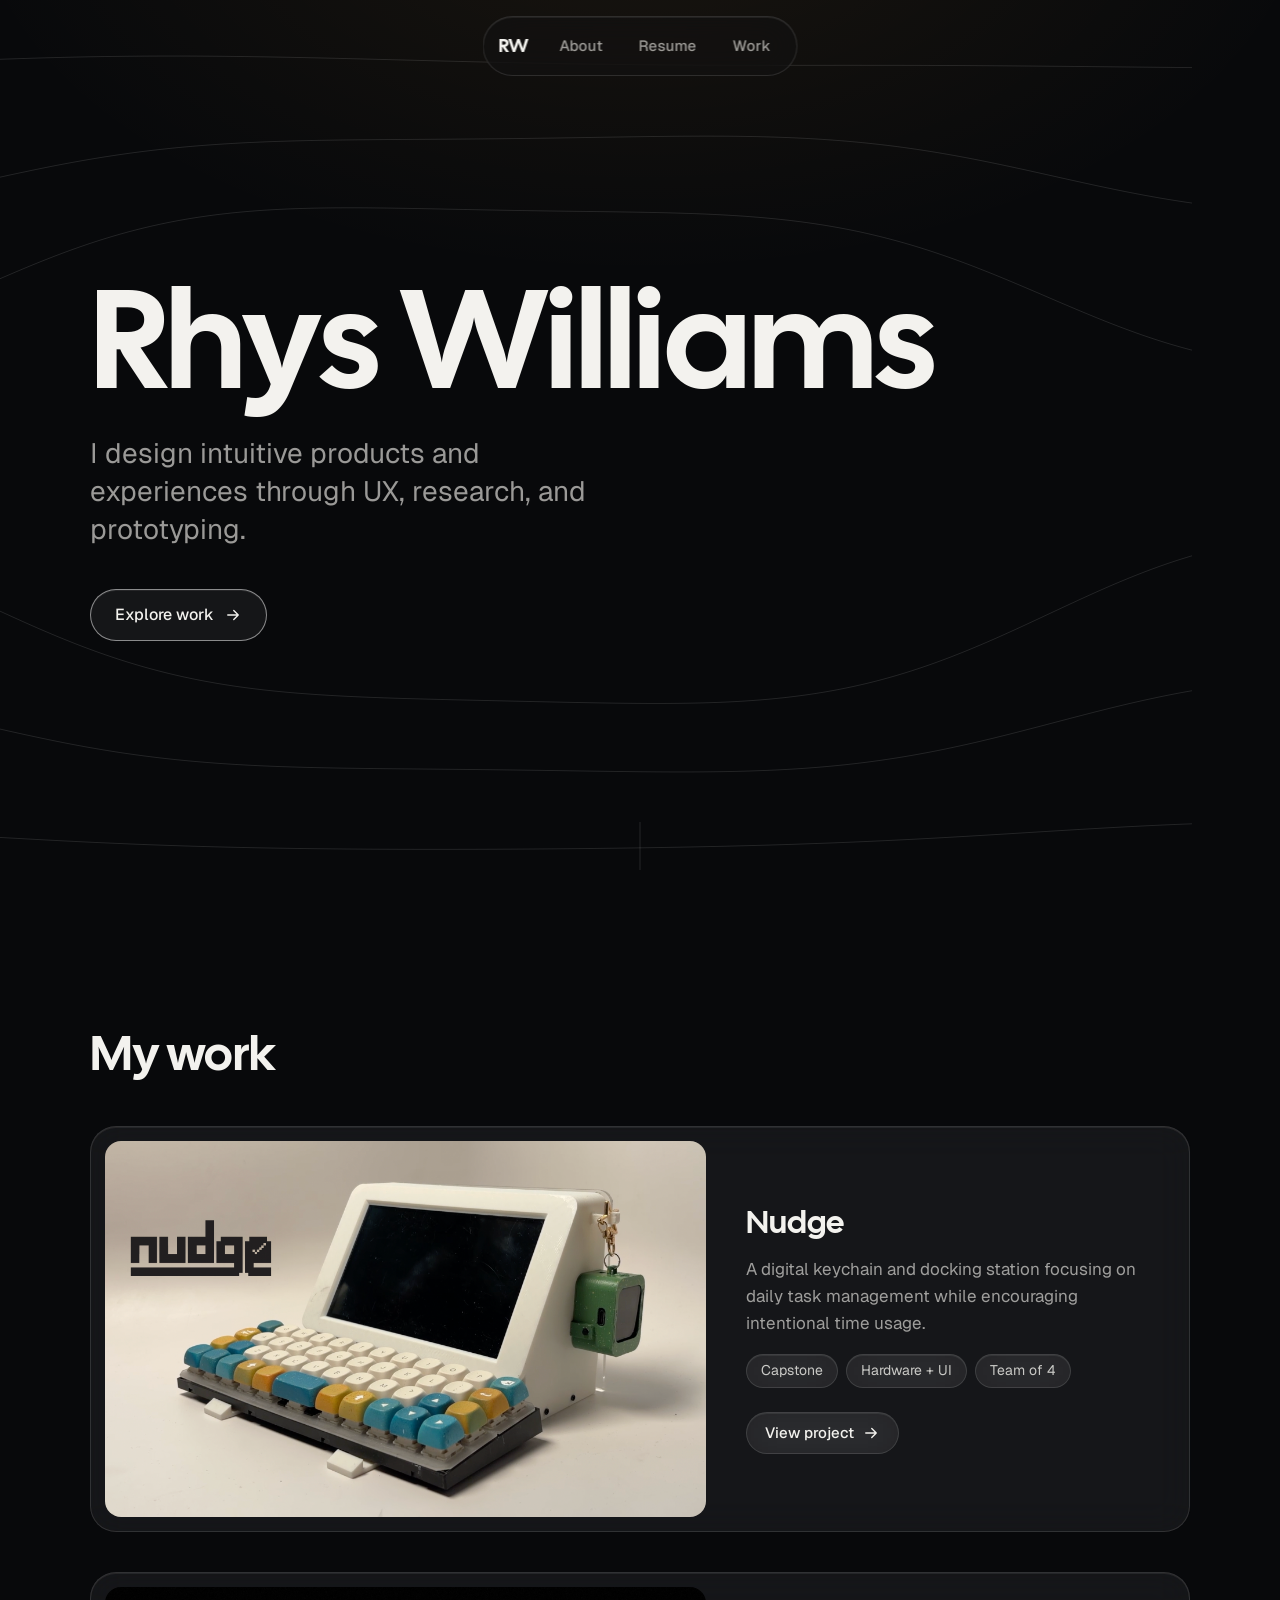
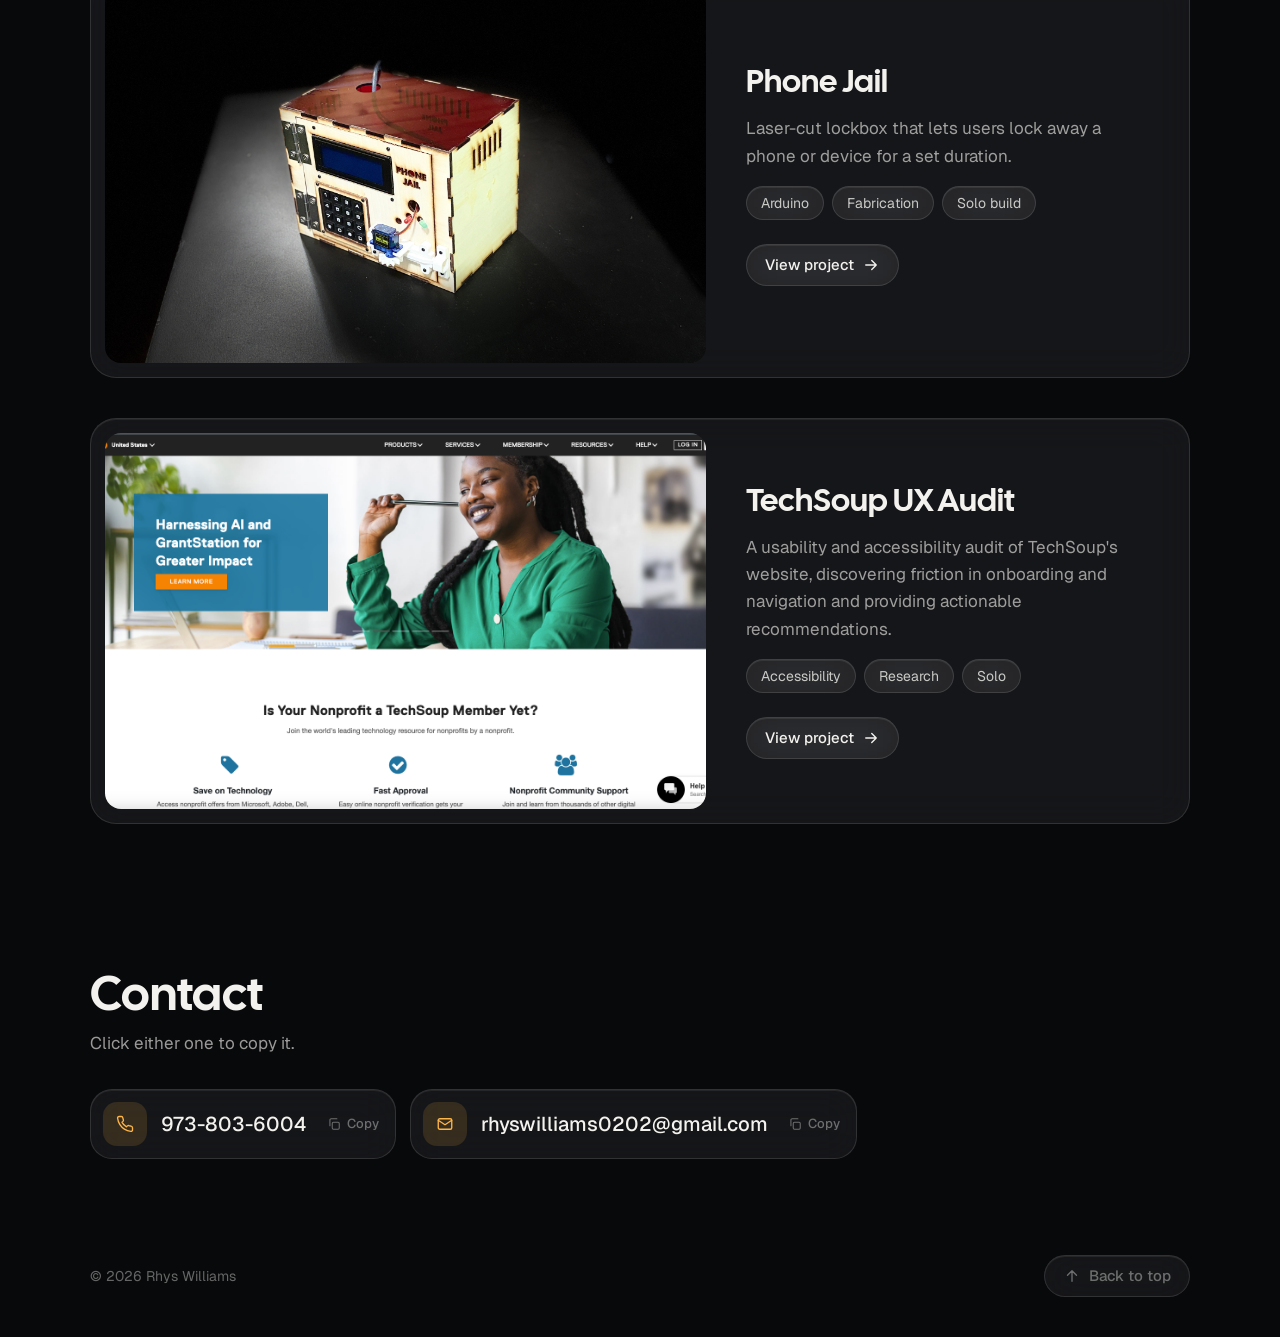
==== commit d4f1decd: "Add local project/portrait images, replace Framer-hosted assets - Nudge: cover + gallery + 4 process" ====
--- a/index.html
+++ b/index.html
@@ -123,9 +123,9 @@
 /* =========================================================
    HERO
    ========================================================= */
-.hero{position:relative;min-height:100vh;min-height:100svh;display:grid;place-items:center;text-align:center;padding:120px var(--pad) 110px;overflow:hidden}
+.hero{position:relative;min-height:100vh;min-height:100svh;display:grid;place-items:center start;text-align:left;padding:120px var(--pad) 110px;overflow:hidden}
 .hero canvas{position:absolute;inset:0;width:100%;height:100%;pointer-events:none}
-.hero-inner{position:relative;z-index:1;display:flex;flex-direction:column;align-items:center}
+.hero-inner{position:relative;z-index:1;display:flex;flex-direction:column;align-items:flex-start}
 .name{font-family:var(--display);font-weight:400;font-size:clamp(46px,11vw,140px);line-height:1;letter-spacing:-.005em;outline:none;cursor:default;user-select:none;-webkit-user-select:none}
 .name .w{display:inline-block;white-space:nowrap}
 .name .ch{
@@ -376,10 +376,10 @@
     "I am a Creative Technology and Design graduate from CU Boulder’s College of Engineering, a multidisciplinary program that combines programming, creative problem-solving, and human-centered design. I have also earned a minor in Data Science and a User Experience certificate, allowing me to create intuitive interfaces backed by data-driven insights.",
     "I am a passionate musician who plays guitar, bass, and piano, and performed in a college band. I also create original music with Logic Pro. Outside of music, I enjoy skiing, hiking, and spending time in nature. When I'm indoors, you'll usually find me immersed in the world of entertainment and media. I'm excited by the opportunity to contribute to an industry that has inspired and influenced me throughout my life."
   ],
-  portrait: IMG + "ru203At6ewJU4yygmnEyh0JmSQ.jpeg?scale-down-to=1600",
+  portrait: "images/portrait.jpg",
   photos: [
-    IMG + "xcDT7xwAkRwmR4F71ReknJWGhLM.jpeg?scale-down-to=2048",
-    IMG + "NoUMVw4agrIIsrtKIhrTMbGdZR0.jpg?scale-down-to=2048"
+    "images/about-1.jpeg",
+    "images/about-2.jpeg"
   ]
 };
 
@@ -403,7 +403,7 @@
     card: "A digital keychain and docking station focusing on daily task management while encouraging intentional time usage.",
     tags: ["Capstone", "Hardware + UI", "Team of 4"],
     subtitle: "A retro-style keychain and docking station built to help you start tasks and stay grounded.",
-    cover: IMG + "kaFW2mczKlk4uU44MVM2RJY90qs.png",
+    cover: "images/nudge-docked-keychain.png",
     meta: [["Role", "UX, UI, prototyping, branding"], ["Tools", "Figma, SquareLine Studio, Illustrator"], ["Team", "Four-person product team"], ["Focus", "Task initiation and grounded routines"]],
     sections: [
       { title: "The problem", blocks: [
@@ -423,7 +423,7 @@
           "Everyone picked up the navigation within a minute or two.",
           "The big takeaway: people wanted more control over the look. Lighter colors, different fonts, a way to make it feel like theirs. That shaped almost everything after."
         ),
-        B.image("", "Early prototype screens and the first usability testing loop."),
+        B.image("images/nudge-early-prototype.png", "Early prototype screens and the first usability testing loop."),
         B.sub("Moving from mockup to hardware"),
         B.bullets(
           "Rebuilt the interface in SquareLine Studio, which is what actually runs on the ESP32-S3 inside the keychain.",
@@ -433,7 +433,7 @@
           "Worked side by side in SquareLine with our frontend teammate, using shared naming conventions so we wouldn't overwrite each other."
         ),
         B.callout("Moment", "Getting one test screen to light up on the real hardware, after an email, a SquareLine edit, and a full export and upload, was a really satisfying moment."),
-        B.image("", "A test screen lighting up on the physical device after export and upload."),
+        B.image("images/nudge-test-screen.png", "A test screen lighting up on the physical device after export and upload."),
         B.sub("Testing on the real device"),
         B.bullets(
           "Once the physical buttons worked, I ran a second round of testing on the actual device instead of a Figma click-through.",
@@ -441,7 +441,7 @@
           "Interviewed 4 more people on the working hardware.",
           "The navigation held up. The visuals didn't. People said it looked like a generic modern gadget: colors that didn't feel intentional, text that was hard to read at a glance, too close to a phone app."
         ),
-        B.image("", "Interface references before the second structured hardware test."),
+        B.image("images/nudge-interface-references.png", "Interface references before the second structured hardware test."),
         B.sub("A full retro pivot"),
         B.bullets(
           "Instead of tweaking the old look, we rebranded: a pixelated retro typeface, a new color palette, and every screen redesigned on both the keychain and the dock.",
@@ -449,7 +449,7 @@
           "Closer to a Tamagotchi than a smartwatch."
         ),
         B.callout("Key decision", "The second round of testing said the interface still felt generic. We rebuilt the visual identity around a retro pixel look and changed the hardware from a watch to a keychain."),
-        B.image("", "The retro direction pulled together the hardware shift and the interface identity.")
+        B.image("images/nudge-retro-direction.png", "The retro direction pulled together the hardware shift and the interface identity.")
       ]},
       { title: "The final product", blocks: [
         B.bullets(
@@ -459,9 +459,8 @@
           "Both are made to be checked in a few seconds, not scrolled through."
         ),
         B.gallery([
-          { src: "", title: "Docking station", caption: "Planning the day before leaving the desk." },
-          { src: "", title: "Docked keychain", caption: "The two parts of the system reconnecting." },
-          { src: "", title: "Retro identity", caption: "A pixelated interface language that feels specific to Nudge." }
+          { src: "images/nudge-docking-station.png", title: "Docking station", caption: "Planning the day before leaving the desk." },
+          { src: "images/nudge-docked-keychain.png", title: "Docked keychain", caption: "The two parts of the system reconnecting." }
         ])
       ]},
       { title: "Reflection", blocks: [
@@ -479,7 +478,7 @@
     card: "Laser-cut lockbox that lets users lock away a phone or device for a set duration.",
     tags: ["Arduino", "Fabrication", "Solo build"],
     subtitle: "A physical lockbox that locks your phone away for a set amount of time.",
-    cover: IMG + "iXFmVlq5HVtAXlE4weNfloqzVic.jpeg?scale-down-to=2048",
+    cover: "images/phonejail-cover.jpeg",
     meta: [["Role", "UX, product design, 3D modeling"], ["Tools", "Arduino, laser cutting, Onshape"], ["Focus", "Avoiding distractions"]],
     sections: [
       { title: "Summary", blocks: [
@@ -512,7 +511,7 @@
           "Measured every part before designing the box: Arduino, LCD, 4×4 keypad, servo lock, LEDs, and buzzer.",
           "The measurements had to be exact or the keypad and screen wouldn't fit."
         ),
-        B.image("", "Enclosure planning and measurements."),
+        B.image("images/phonejail-planning.png", "Enclosure planning and measurements."),
         B.sub("Prototyping"),
         B.bullets(
           "Built the whole circuit on a breadboard before putting anything in the box.",
@@ -521,7 +520,7 @@
           "Tested the servo locking and unlocking.",
           "Added the LEDs and buzzer."
         ),
-        B.image("", "Breadboard prototype."),
+        B.image("images/phonejail-breadboard.png", "Breadboard prototype."),
         B.sub("Fabrication and assembly"),
         B.bullets(
           "Laser-cut wood panels for the box.",
@@ -530,7 +529,7 @@
           "Hinges for the door.",
           "Soldered the electronics onto a protoboard and mounted it inside the door."
         ),
-        B.image("", "Fabrication and assembly.")
+        B.image("images/phonejail-fabrication.png", "Fabrication and assembly.")
       ]},
       { title: "The final product", blocks: [
         B.bullets(
@@ -541,7 +540,7 @@
           "Buzzer when time's up",
           "Emergency unlock"
         ),
-        B.image("", "The finished Phone Jail.")
+        B.image("images/phonejail-cover.jpeg", "The finished Phone Jail.")
       ]},
       { title: "Reflection", blocks: [
         B.bullets(
@@ -558,7 +557,7 @@
     card: "A usability and accessibility audit of TechSoup's website, discovering friction in onboarding and navigation and providing actionable recommendations.",
     tags: ["Accessibility", "Research", "Solo"],
     subtitle: "A usability and accessibility audit of TechSoup’s website, surfacing friction in onboarding and navigation with actionable recommendations.",
-    cover: IMG + "BFAVSWQZQtxrMtc9xDjshDmZA.png",
+    cover: "images/techsoup-cover.png",
     meta: [["Role", "Independent UX auditor"], ["Methods", "Heuristic, accessibility & IA evaluation"], ["Course", "UX Design 2, CU Boulder"], ["Timeline", "Spring 2026"]],
     sections: [
       { title: "Context", blocks: [
@@ -595,8 +594,7 @@
             "It fails WCAG AA's 4.5:1 contrast minimum.",
             "For people with low vision or color blindness, the most important button on the page is the hardest one to see."
           ],
-          fix: "Darken the orange, or switch to a color that passes 4.5:1. A small palette change that lets more people use the site.",
-          image: { src: IMG + "BJisYwva8LHFjjGxdCk8THSQjdI.png", caption: "Orange subscribe button failing contrast requirements." }
+          fix: "Darken the orange, or switch to a color that passes 4.5:1. A small palette change that lets more people use the site."
         }),
         B.finding({
           title: "Locked out without a mouse",
@@ -617,7 +615,7 @@
             "People should be able to look around before they're asked to commit."
           ],
           fix: "Move verification to after someone finds the service they actually want.",
-          image: { src: IMG + "XksltOC0QmP50GP3v5WrW4MF1kY.png", caption: "Join form appears before service value is clear." }
+          image: { src: "images/techsoup-commit.png", caption: "Join form appears before service value is clear." }
         }),
         B.finding({
           title: "Too many doors, opened all at once",
@@ -627,7 +625,7 @@
             "If you don't already know TechSoup's categories, that's a lot to take in before finding anything useful."
           ],
           fix: "Add a short onboarding step, three or four questions, that narrows the options before showing everything.",
-          image: { src: IMG + "RRb1IqAogoQxetAWHXP4ukXNoE.png", caption: "Dense sidebar plus popular cards with no filtering step." }
+          image: { src: "images/techsoup-doors.png", caption: "Dense sidebar plus popular cards with no filtering step." }
         })
       ]},
       { title: "Smaller fixes", blocks: [
@@ -648,7 +646,7 @@
           "Learning content like courses and webinars has no clear home.",
           "AI for Nonprofits didn't fit any category either participant tried."
         ),
-        B.image(IMG + "EoPi14H8SFabFxcfX0rQUFuIYs.webp?scale-down-to=2048", "Open card sort sitemap. Products and Services mostly held together, while learning content and AI for Nonprofits resisted easy categorization.")
+        B.image("images/techsoup-sitemap.png", "Open card sort sitemap. Products and Services mostly held together, while learning content and AI for Nonprofits resisted easy categorization.")
       ]},
       { title: "Reflection", blocks: [
         B.bullets(
@@ -892,7 +890,7 @@
     canvas.width = Math.round(W * dpr); canvas.height = Math.round(H * dpr);
     ctx.setTransform(dpr, 0, 0, dpr, 0, 0);
     box = { cx: b.left - r.left + b.width / 2, cy: b.top - r.top + b.height / 2, hw: b.width / 2, hh: b.height / 2 };
-    const n = W < 640 ? 12 : 18;
+    const n = 6;
     const top = H * 0.08, bot = H * 0.92;
     const prev = lines;
     lines = [];
@@ -935,10 +933,10 @@
   function vib(L, x, now) {
     if (L.amp <= 0) return 0;
     const age = now - L.t;
-    const a = L.amp * Math.exp(-age / 750);
+    const a = L.amp * Math.exp(-age / 550);
     if (a < 0.05) { L.amp = 0; return 0; }
     const env = x < L.px ? x / L.px : (W - x) / (W - L.px);
-    return L.dir * (a * env * Math.sin(age * 0.045) + a * 0.25 * Math.sin(Math.PI * 2 * x / W) * Math.sin(age * 0.09));
+    return L.dir * (a * env * Math.sin(age * 0.03) + a * 0.12 * Math.sin(Math.PI * 2 * x / W) * Math.sin(age * 0.06));
   }
 
   function heat(L, now) {
@@ -994,7 +992,7 @@
         const ly = baseY(L, x, now);
         if ((m.y - ly) * (y - ly) < 0) {
           const v = clamp(Math.abs(y - m.y) / 40, 0, 1);
-          pluck(L, x, y > m.y ? 1 : -1, 7 + v * 16, now);
+          pluck(L, x, y > m.y ? 1 : -1, 3 + v * 6, now);
         }
       }
     }
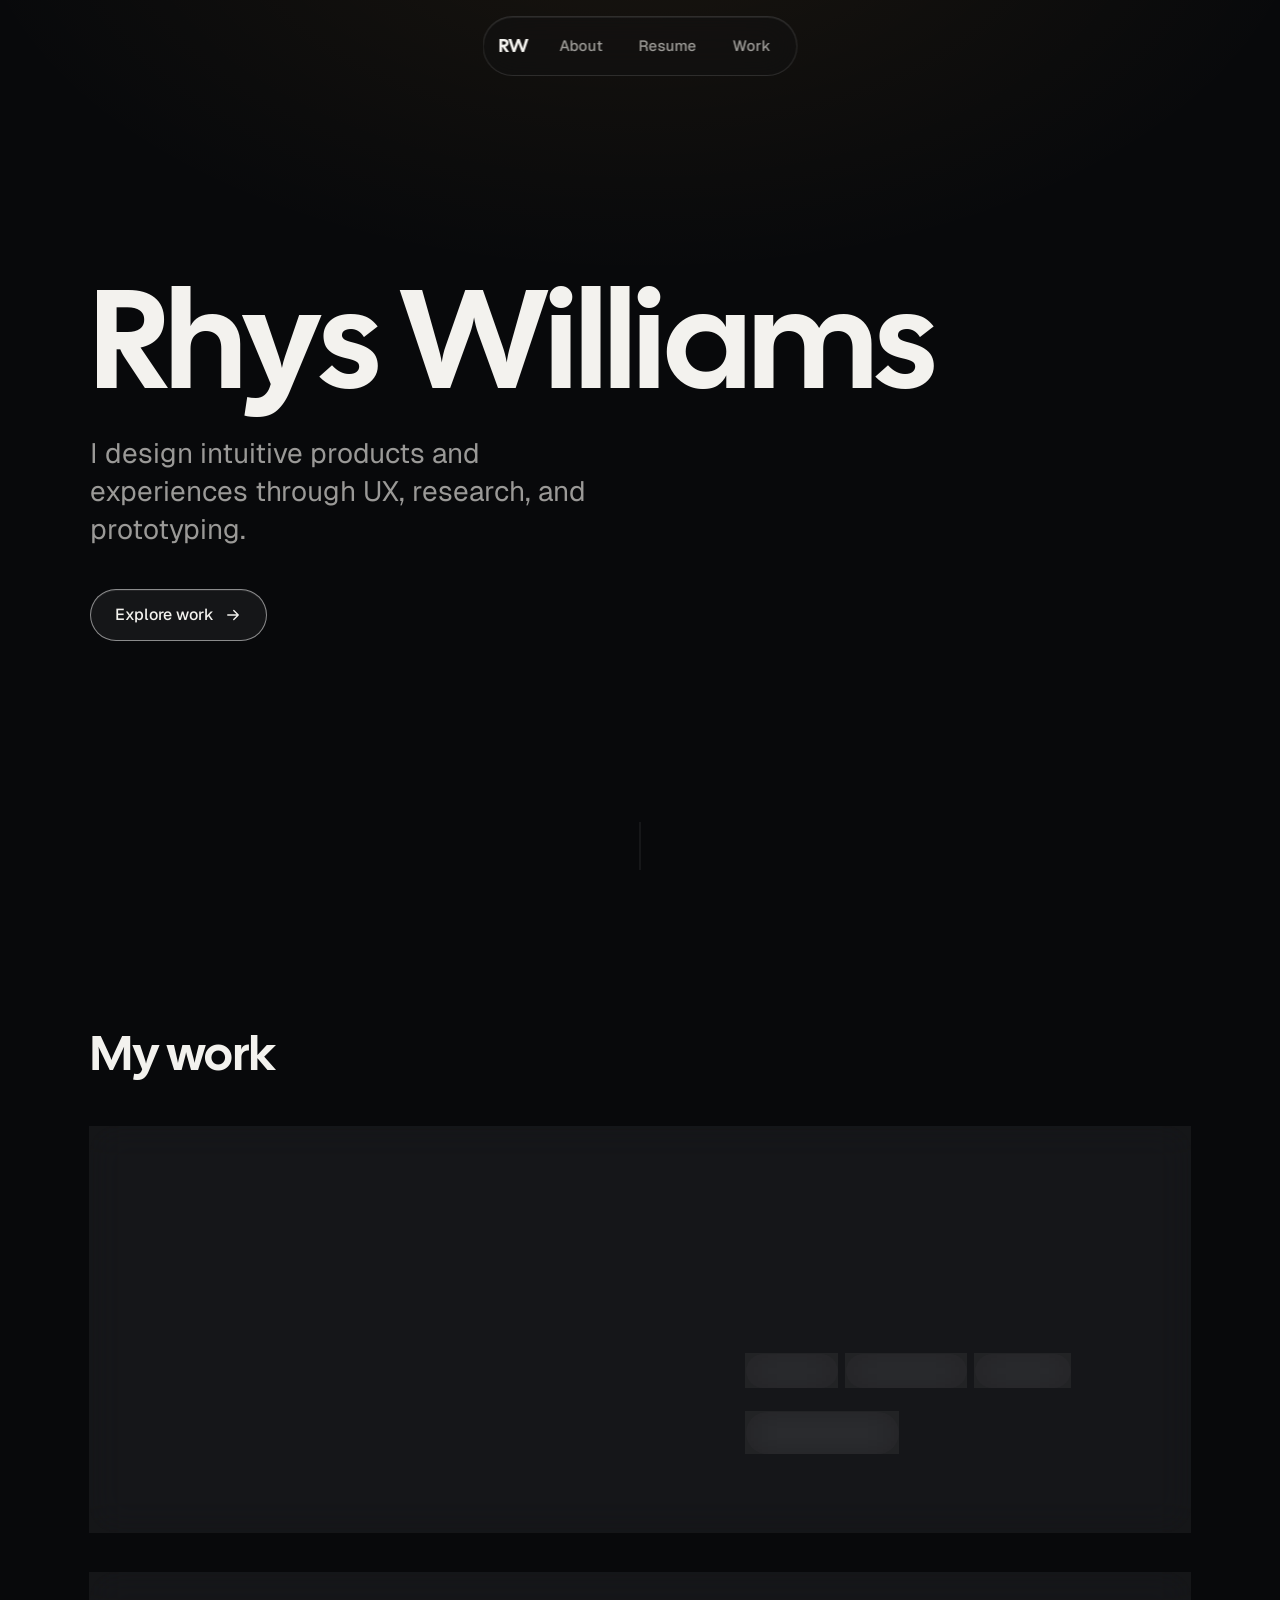
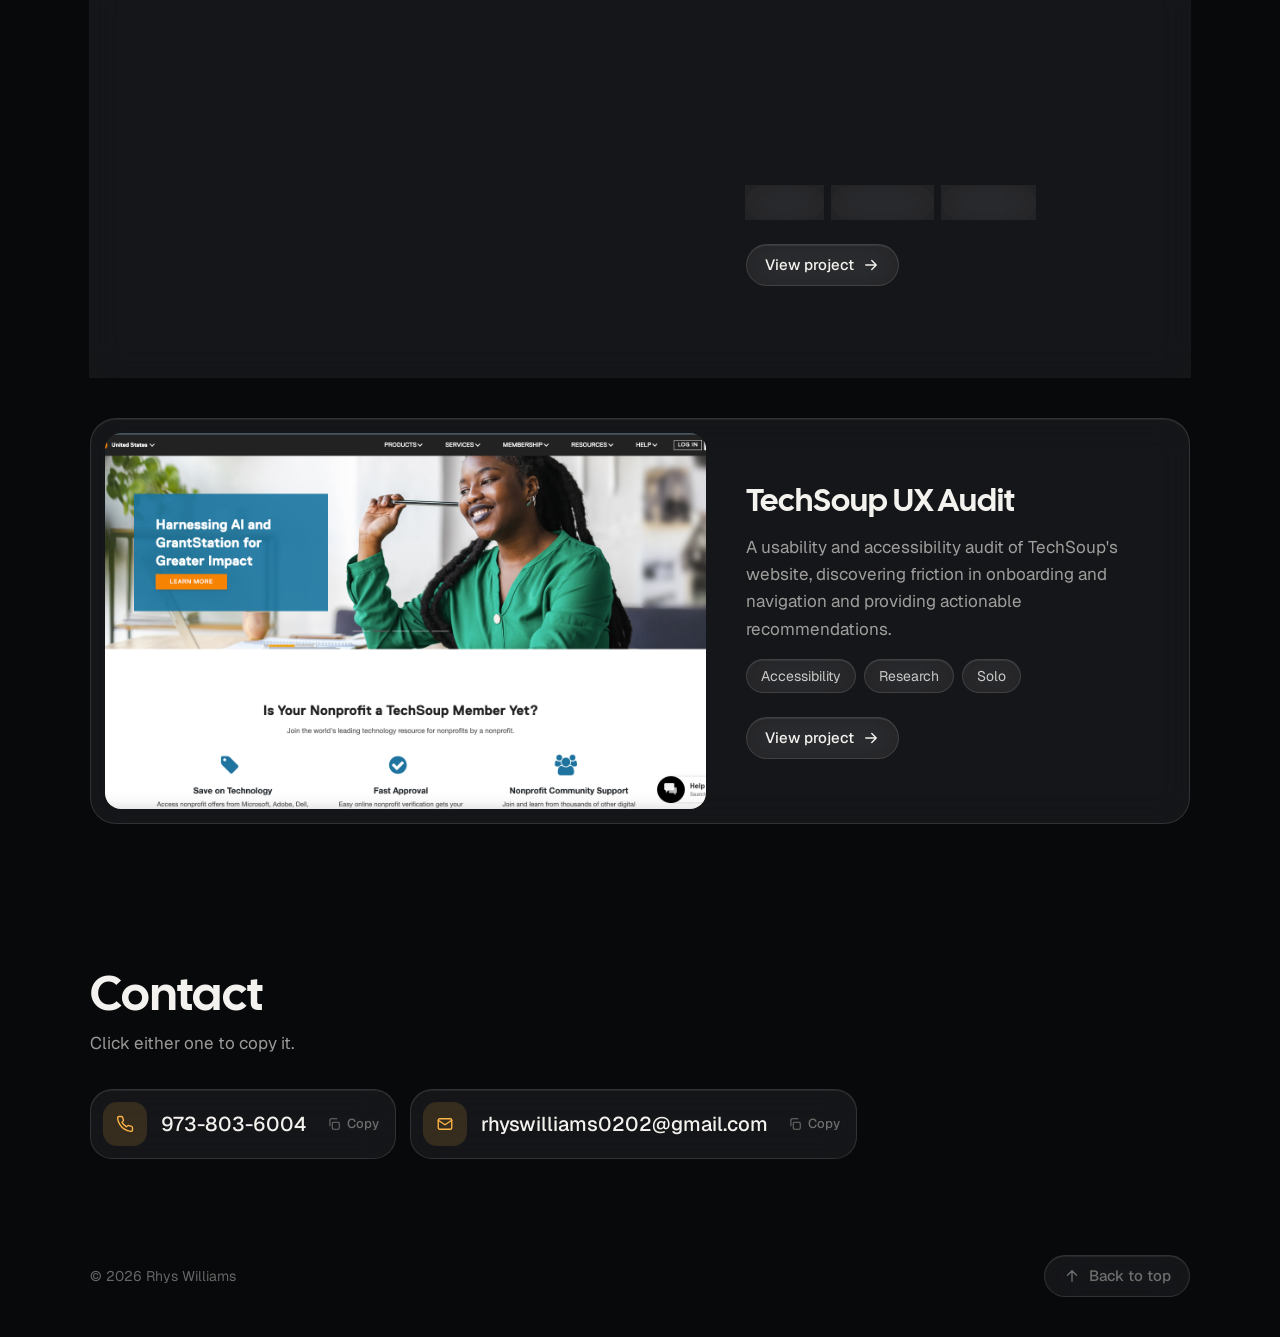
==== commit 8386191d: "Update index.html" ====
--- a/index.html
+++ b/index.html
@@ -1114,7 +1114,8 @@
   document.title = title;
   app.classList.remove("enter"); void app.offsetWidth; app.classList.add("enter");
 
-  if (r.page === "home") cleanup = initHero($(".hero"));
+  // Guitar strings hero animation — temporarily disabled, revisit later.
+  // if (r.page === "home") cleanup = initHero($(".hero"));
   if (r.page === "resume") initResume();
 
   if (r.scrollTo) {
